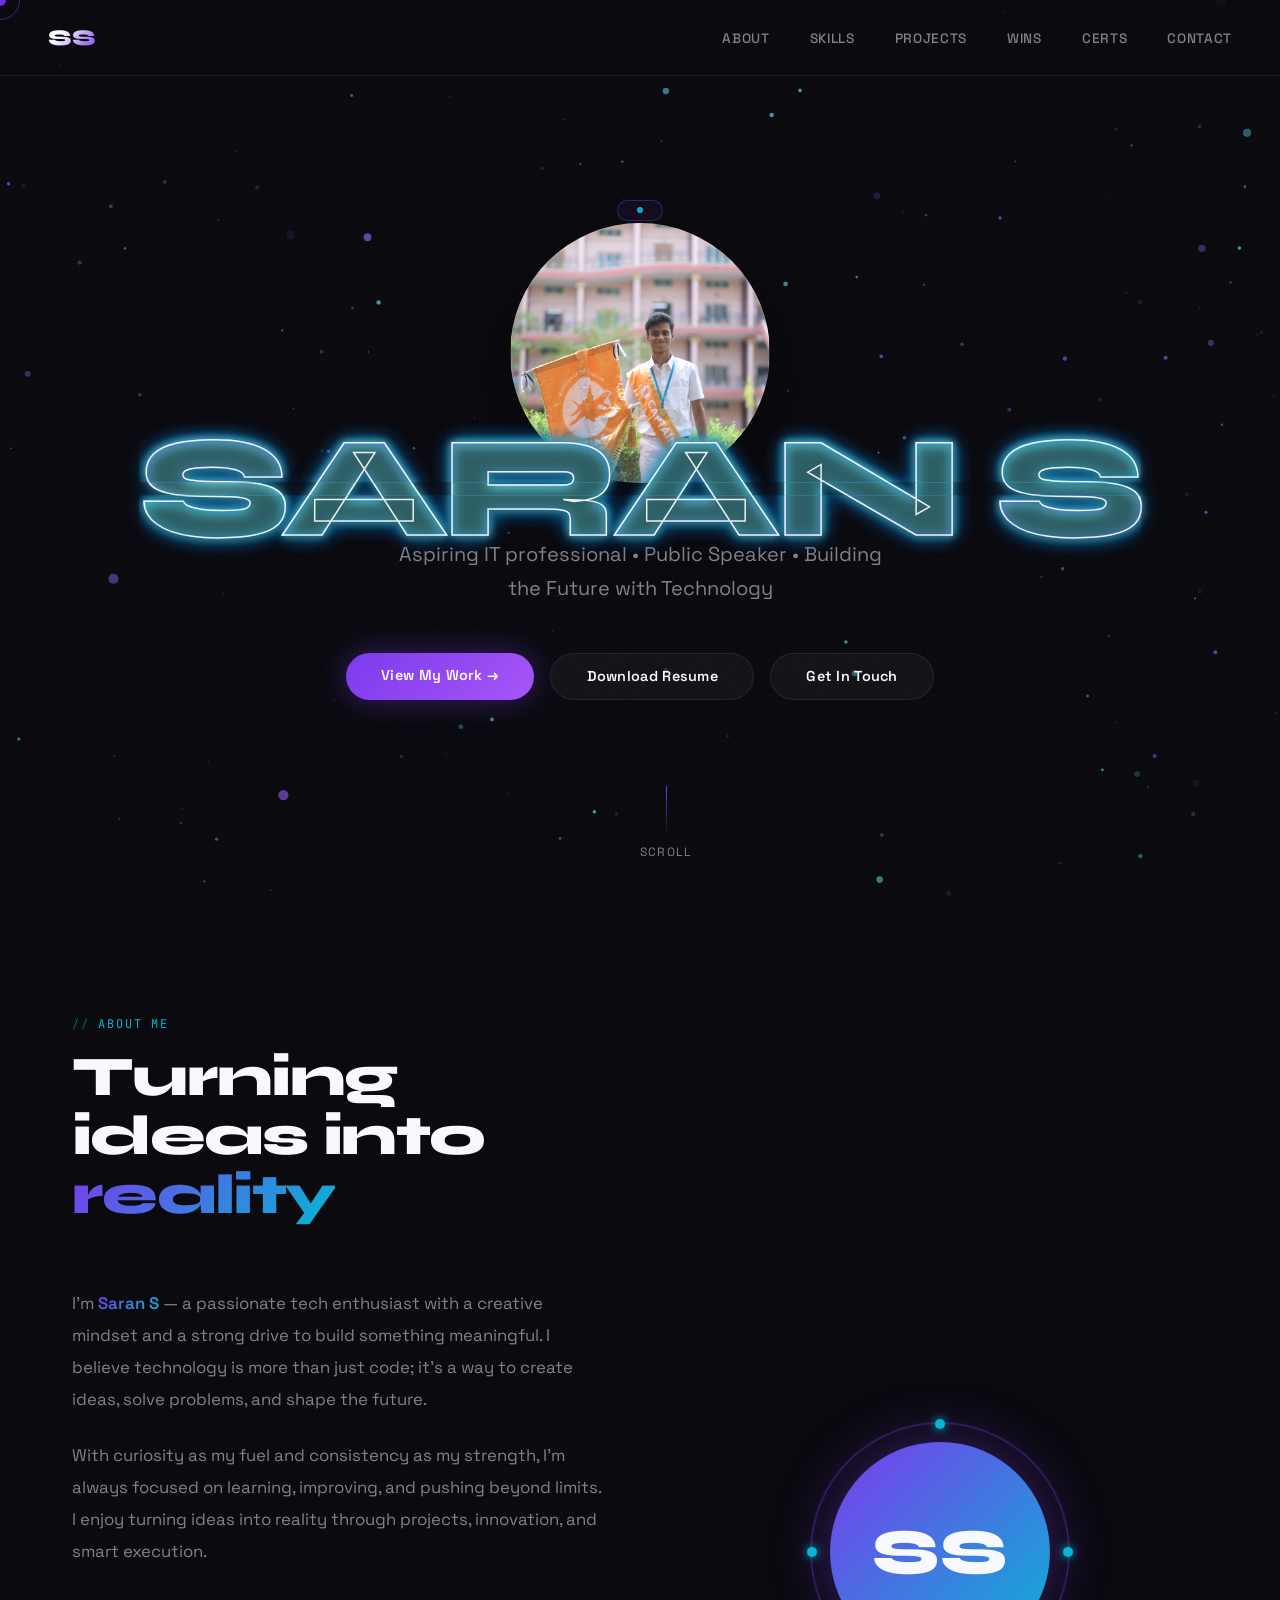
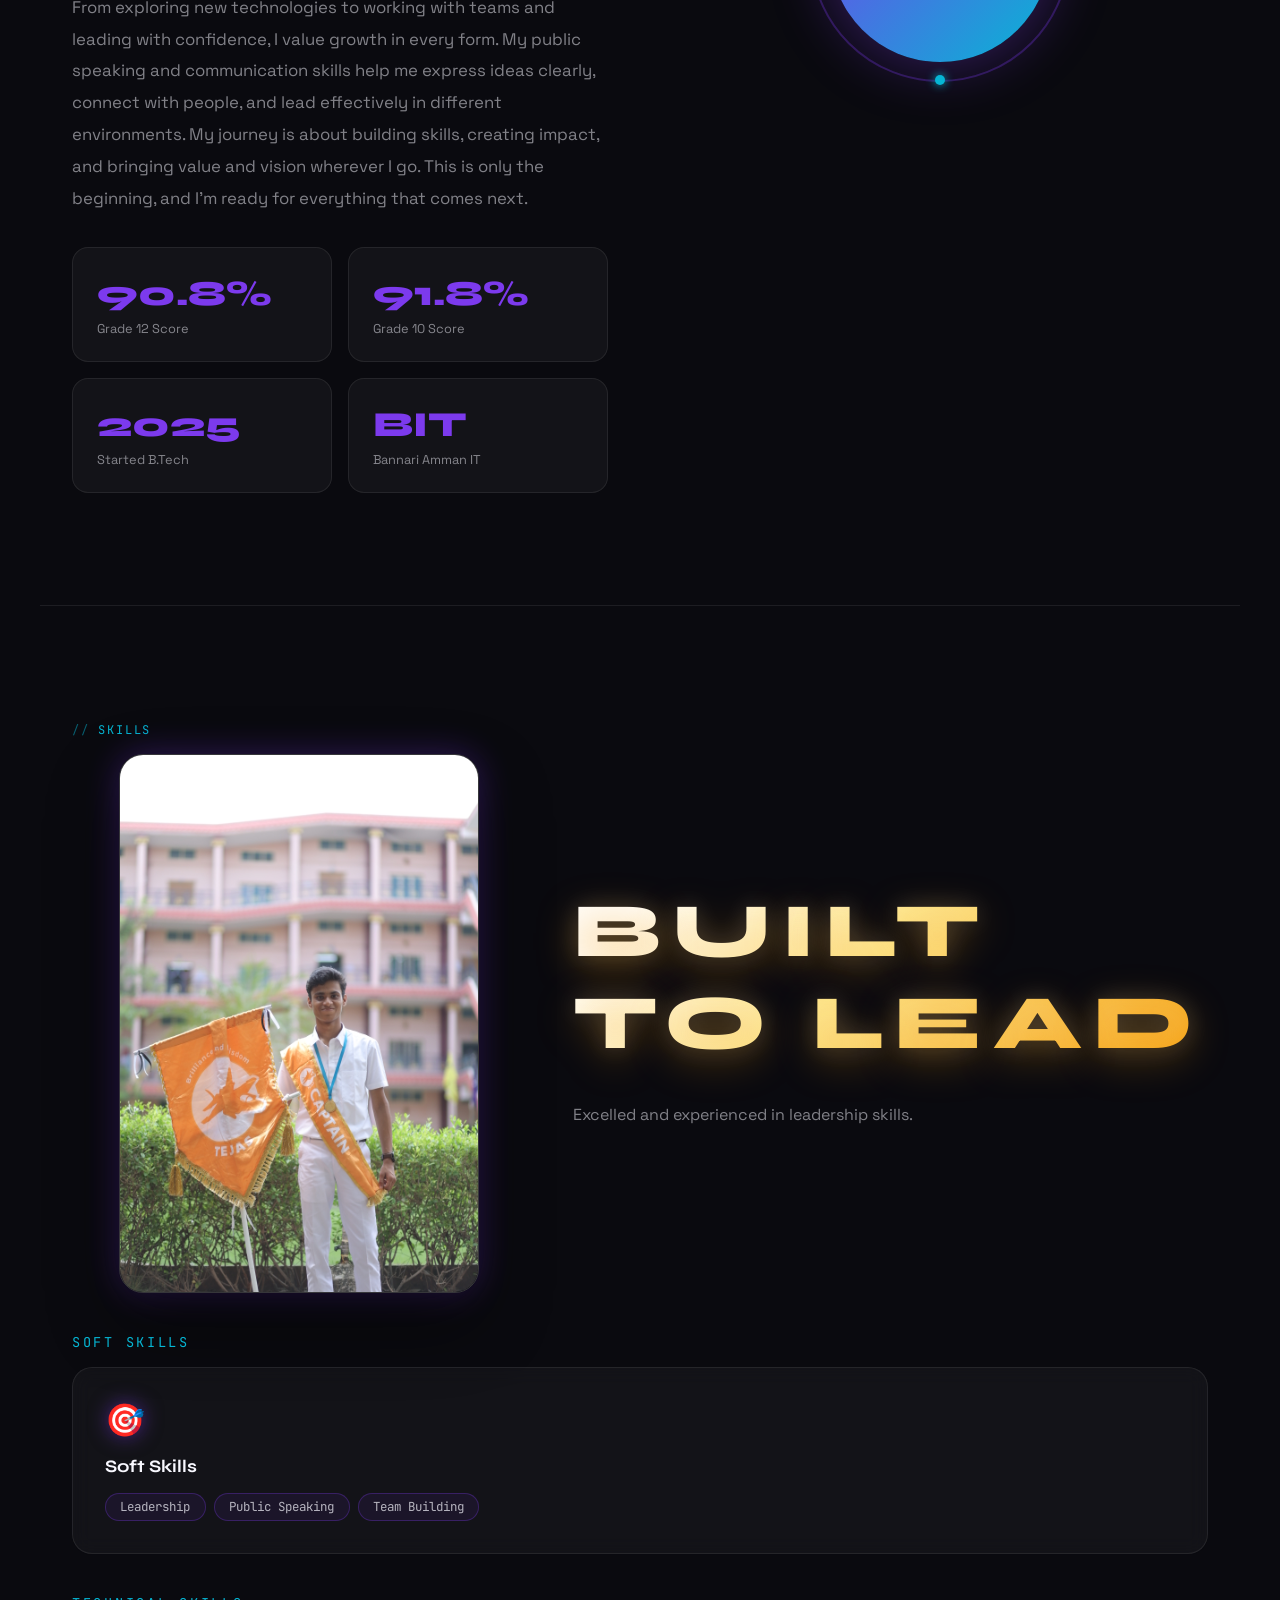
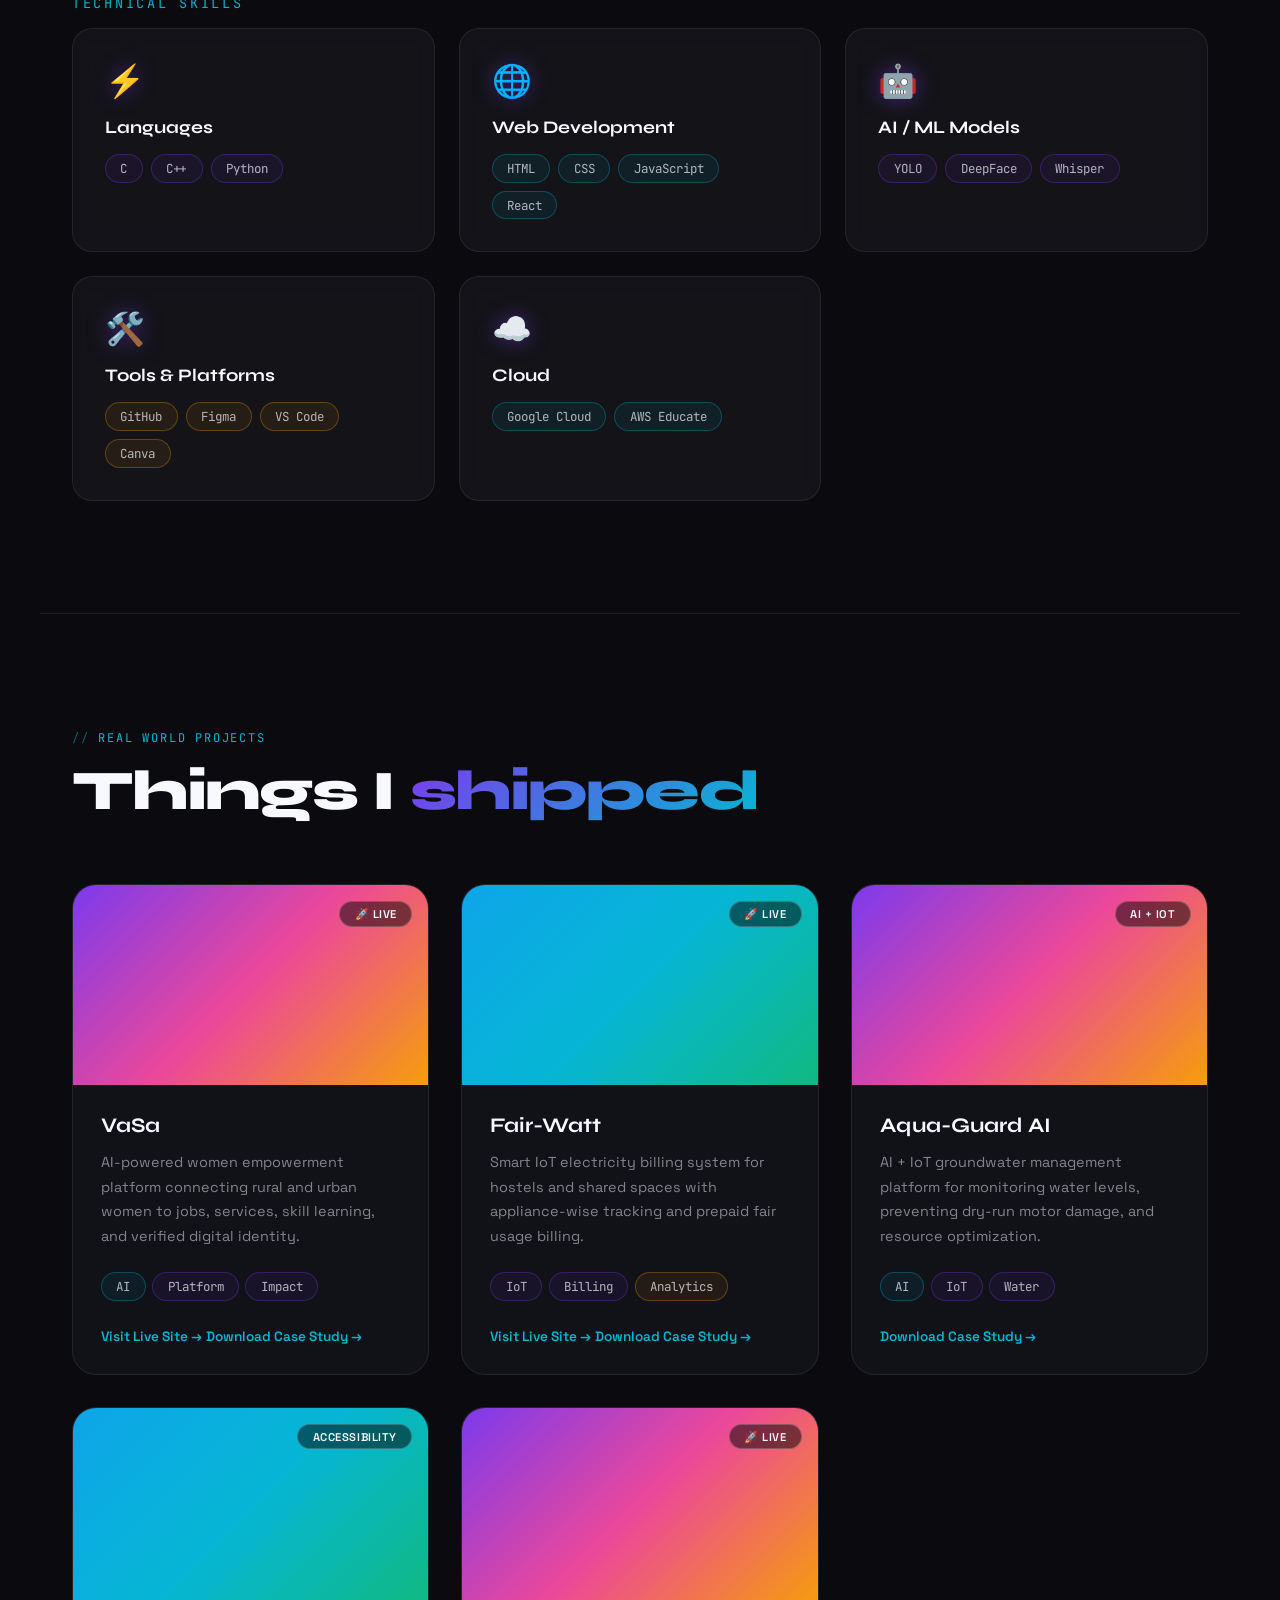
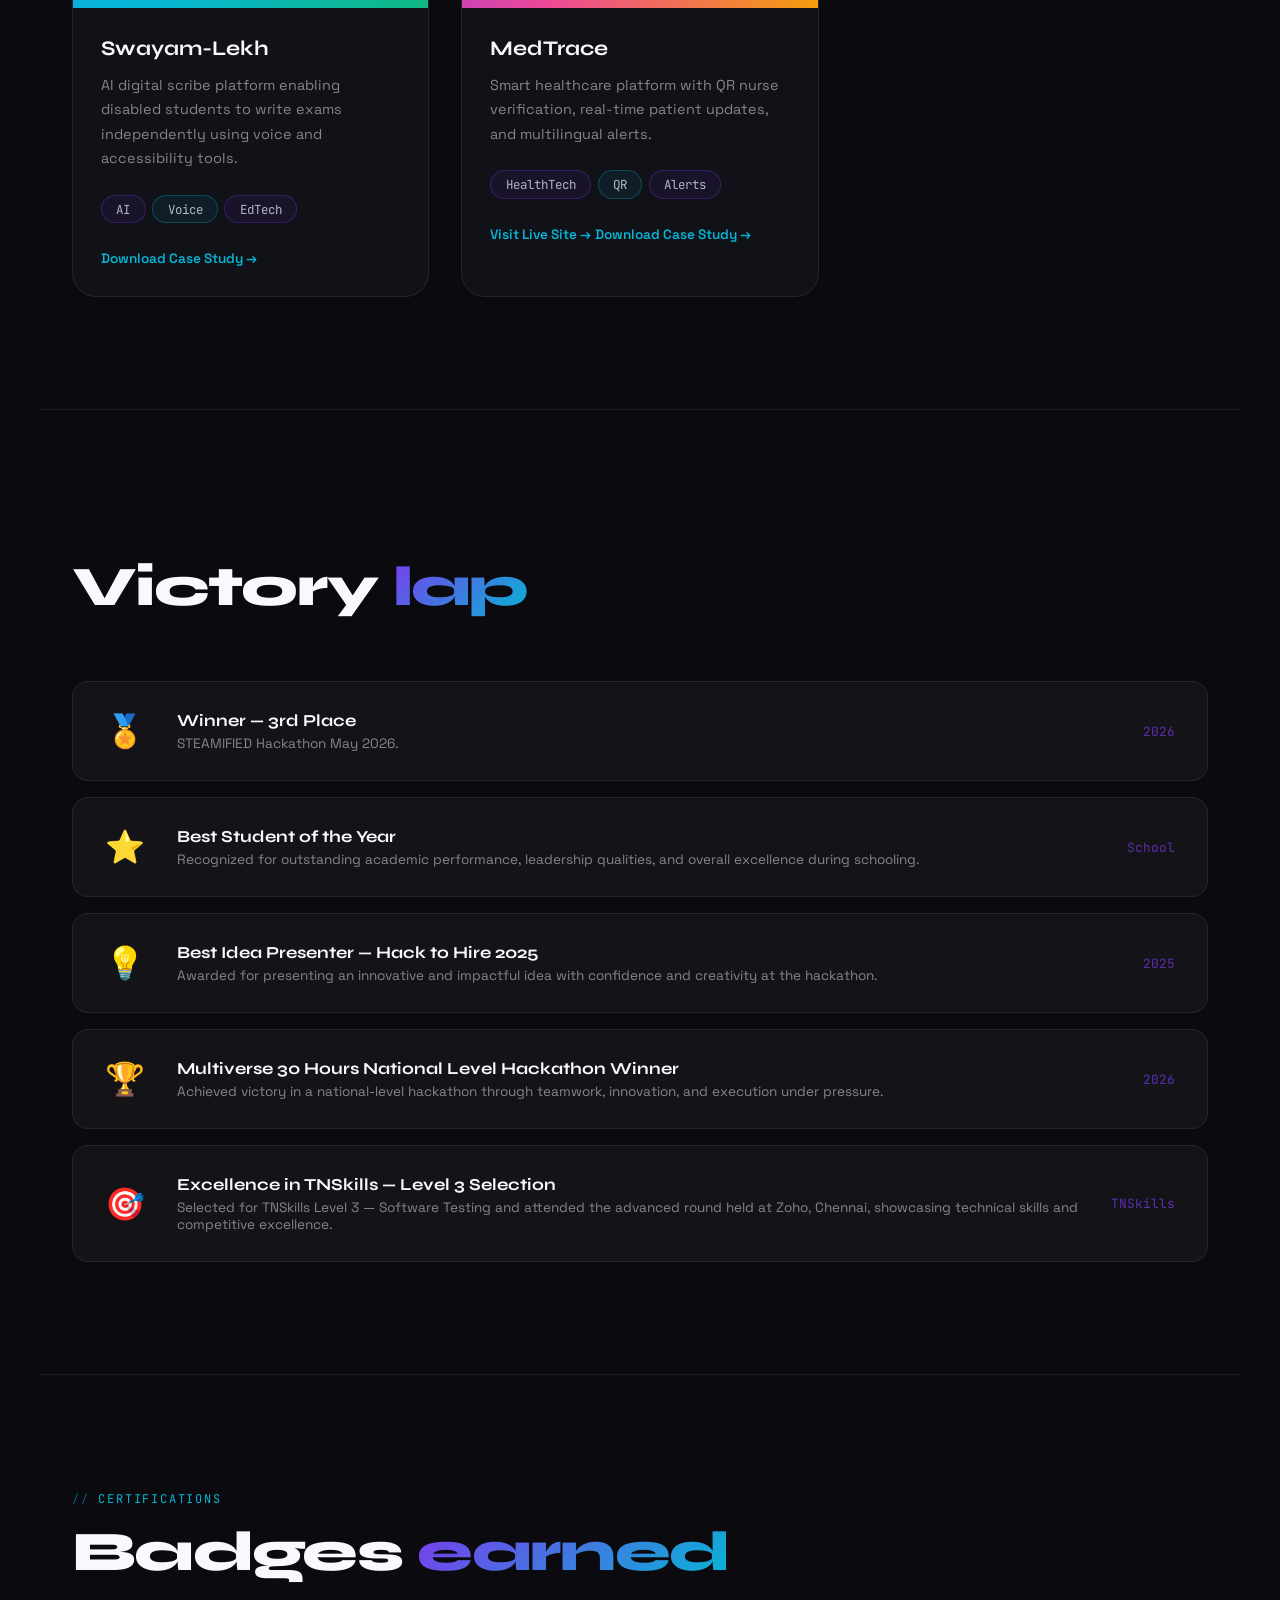
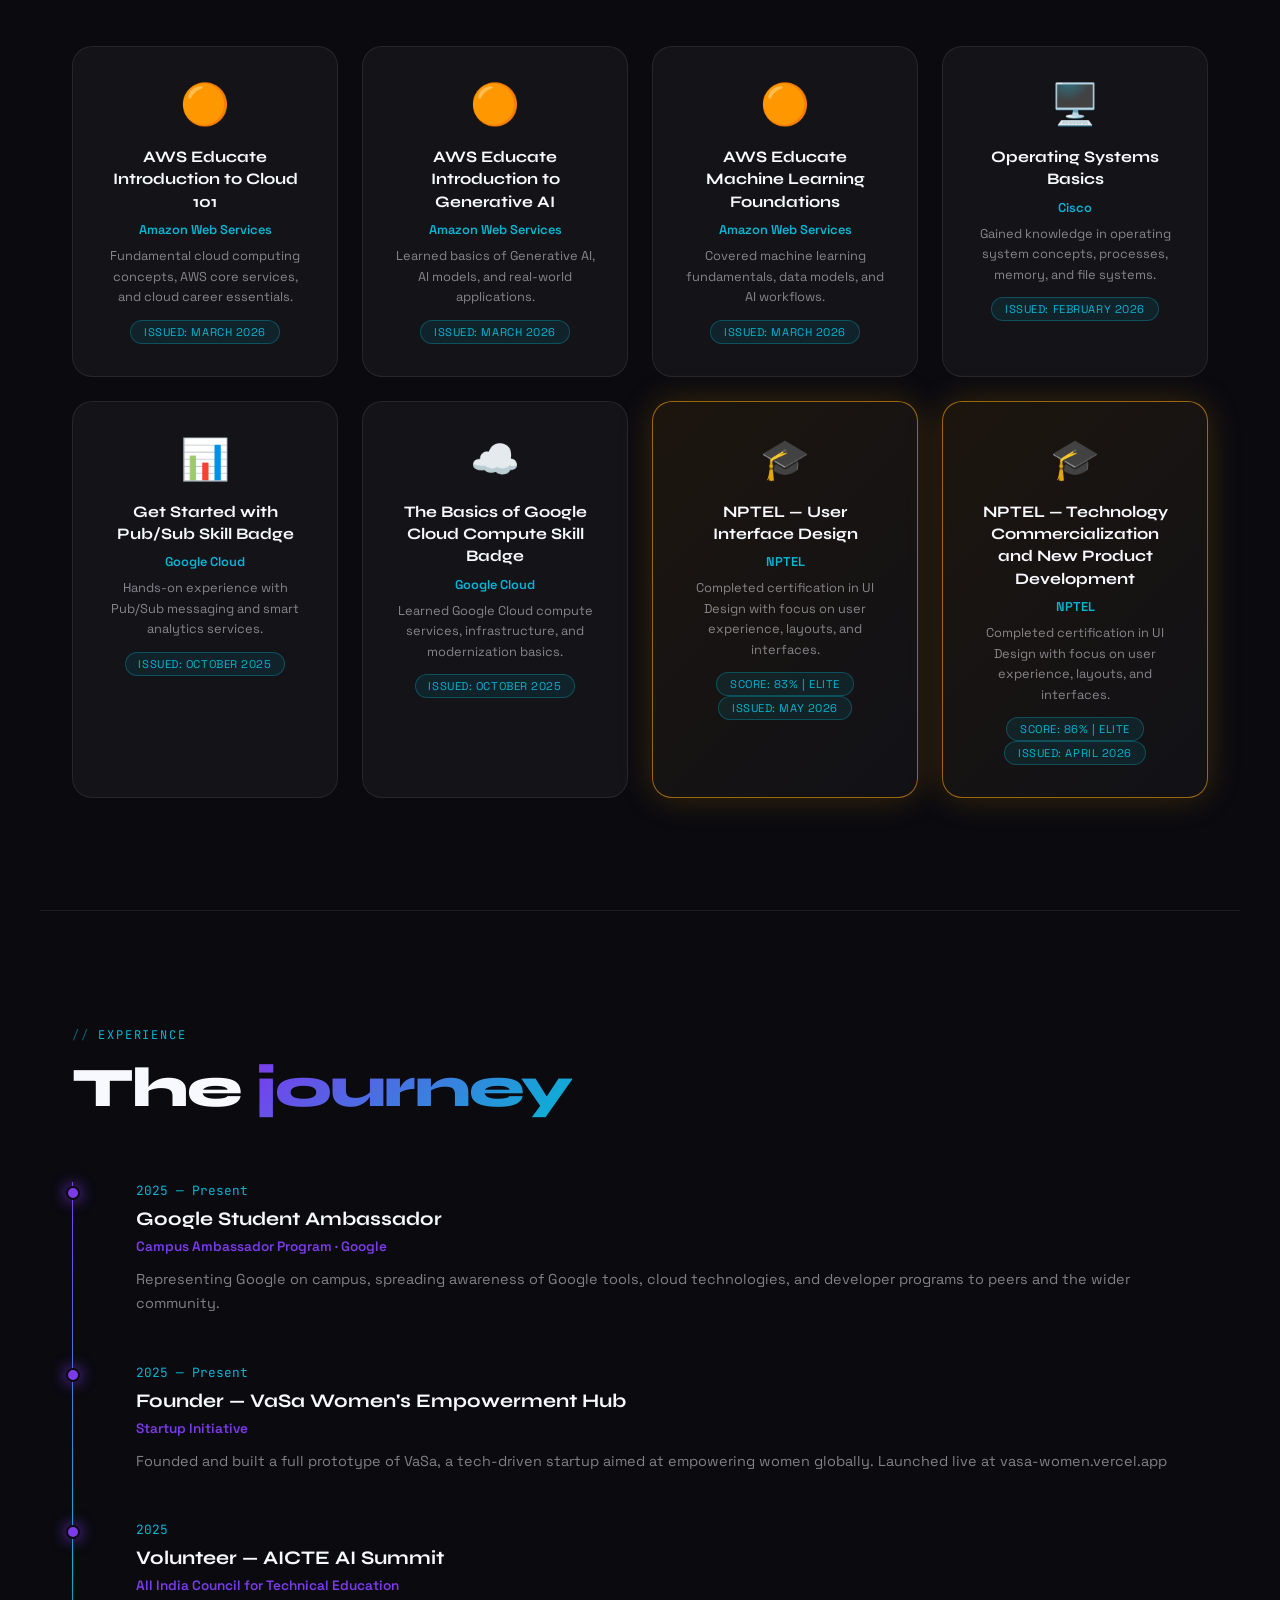
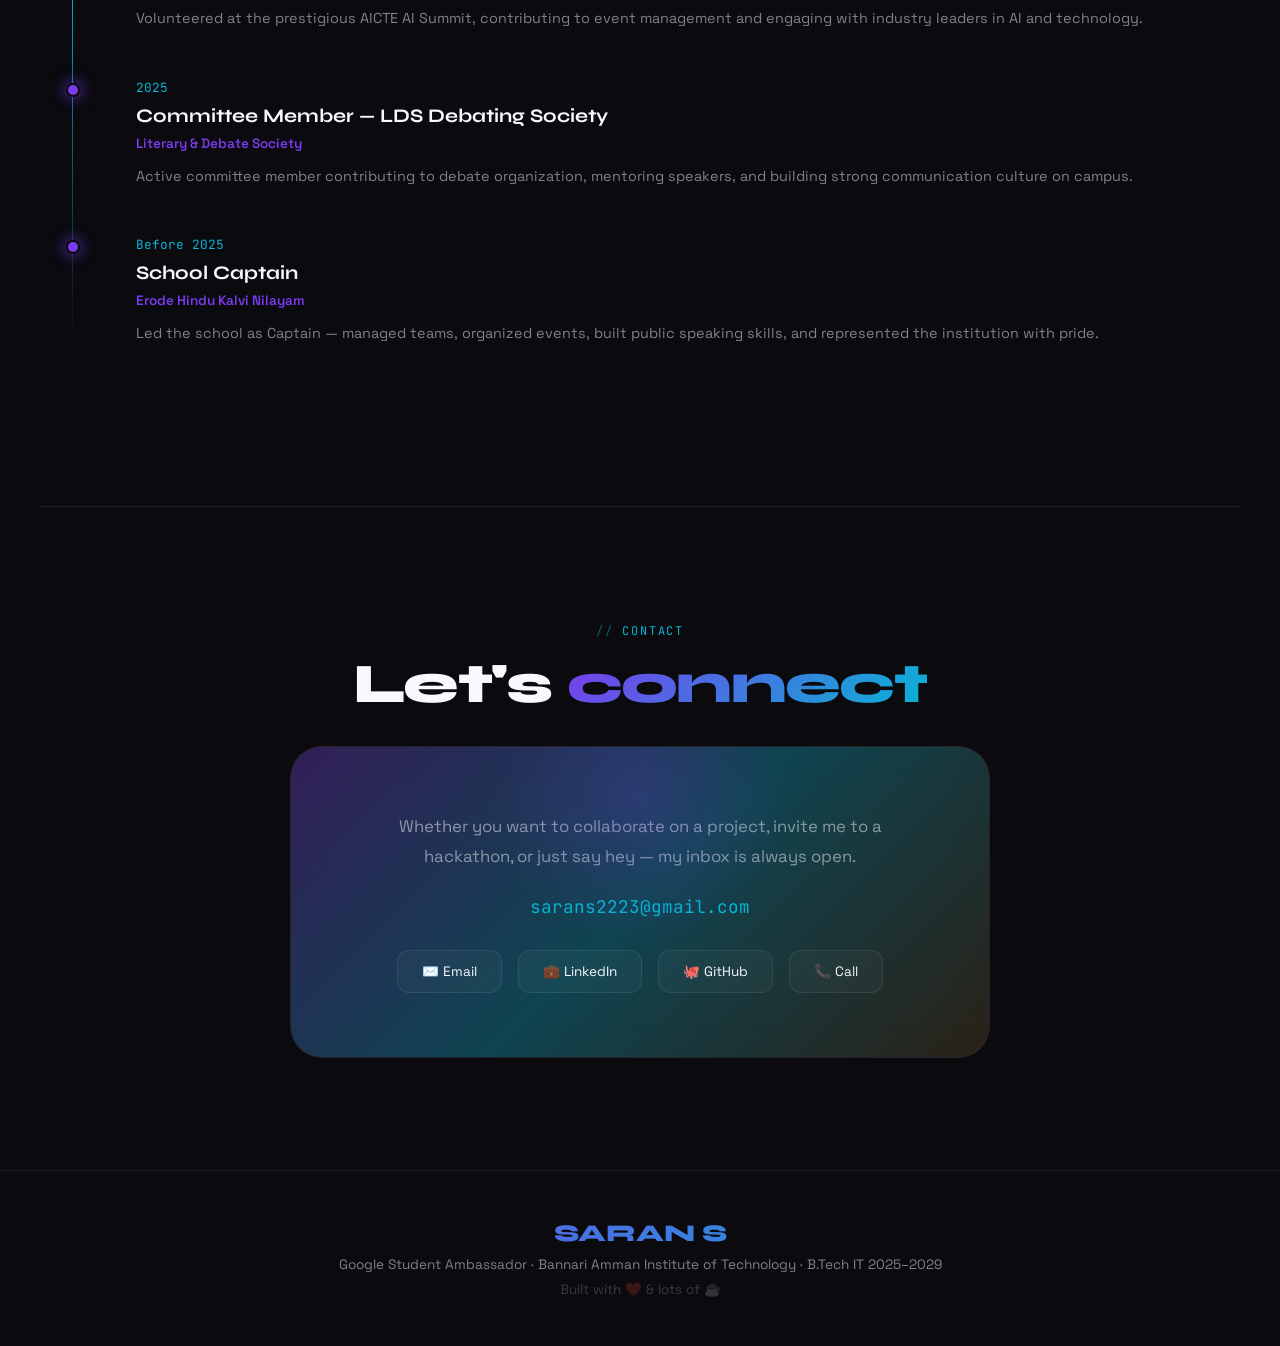
==== index.html @ 7ef57977 "deploy error:2 fixed" ====
<!DOCTYPE html>
<html lang="en">
<head>
<meta charset="UTF-8">
<meta name="viewport" content="width=device-width, initial-scale=1.0">
<title>SARAN S — Portfolio</title>
<link href="https://fonts.googleapis.com/css2?family=Space+Grotesk:wght@300;400;500;600;700&family=Syne:wght@400;600;700;800&family=JetBrains+Mono:wght@400;500&display=swap" rel="stylesheet">
<style>
  :root {
    --c1: #0a0a0f;
    --c2: #111118;
    --c3: #1a1a28;
    --accent: #7c3aed;
    --accent2: #06b6d4;
    --accent3: #f59e0b;
    --gold: #f59e0b;
    --white: #f8f8ff;
    --muted: rgba(248,248,255,0.5);
    --glass: rgba(255,255,255,0.04);
    --glass-border: rgba(255,255,255,0.08);
  }
  * { margin:0; padding:0; box-sizing:border-box; }
  html { scroll-behavior: smooth; }
  body {
    background: var(--c1);
    color: var(--white);
    font-family: 'Space Grotesk', sans-serif;
    overflow-x: hidden;
    cursor: none;
  }

  /* CUSTOM CURSOR */
  #cursor {
    position: fixed; width:12px; height:12px;
    background: var(--accent); border-radius:50%;
    pointer-events:none; z-index:9999;
    transform: translate(-50%,-50%);
    transition: transform 0.1s, width 0.3s, height 0.3s, background 0.3s;
    mix-blend-mode: difference;
  }
  #cursor-ring {
    position:fixed; width:40px; height:40px;
    border:1.5px solid rgba(124,58,237,0.5);
    border-radius:50%; pointer-events:none; z-index:9998;
    transform:translate(-50%,-50%);
    transition: transform 0.15s ease-out, width 0.3s, height 0.3s;
  }

  /* CANVAS BACKGROUND */
  #bg-canvas {
    position: fixed; top:0; left:0;
    width:100%; height:100%;
    z-index:0; pointer-events:none;
  }

  /* NOISE OVERLAY */
  body::before {
    content:'';
    position:fixed; inset:0; z-index:1;
    background-image: url("data:image/svg+xml,%3Csvg viewBox='0 0 256 256' xmlns='http://www.w3.org/2000/svg'%3E%3Cfilter id='noise'%3E%3CfeTurbulence type='fractalNoise' baseFrequency='0.9' numOctaves='4' stitchTiles='stitch'/%3E%3C/filter%3E%3Crect width='100%25' height='100%25' filter='url(%23noise)' opacity='0.04'/%3E%3C/svg%3E");
    pointer-events:none; opacity:0.4;
  }

  /* NAV */
  nav {
    position:fixed; top:0; left:0; right:0; z-index:100;
    padding:1.5rem 3rem;
    display:flex; align-items:center; justify-content:space-between;
    backdrop-filter: blur(20px);
    background: rgba(10,10,15,0.6);
    border-bottom: 1px solid var(--glass-border);
    transition: all 0.3s;
  }
  .nav-logo {
    font-family:'Syne',sans-serif; font-size:1.4rem; font-weight:800;
    background: linear-gradient(135deg,#fff 30%,var(--accent));
    -webkit-background-clip:text; -webkit-text-fill-color:transparent;
    letter-spacing:-0.02em;
  }
  .nav-links { display:flex; gap:2.5rem; list-style:none; }
  .nav-links a {
    color:var(--muted); text-decoration:none; font-size:0.85rem;
    letter-spacing:0.05em; text-transform:uppercase; font-weight:500;
    transition:color 0.3s; position:relative;
  }
  .nav-links a::after {
    content:''; position:absolute; bottom:-4px; left:0;
    width:0; height:1px; background:var(--accent);
    transition:width 0.3s;
  }
  .nav-links a:hover { color:var(--white); }
  .nav-links a:hover::after { width:100%; }

  /* SECTIONS WRAPPER */
  main { position:relative; z-index:2; }

  /* HERO */
  #hero {
    min-height:100vh; display:flex; flex-direction:column;
    align-items:center; justify-content:center;
    text-align:center; padding:2rem;
    position:relative; overflow:hidden;
  }
  .hero-badge {
    display:inline-flex; align-items:center; gap:0.5rem;
    padding:0.4rem 1.2rem;
    border:1px solid rgba(124,58,237,0.4);
    border-radius:100px;
    font-size:0.78rem; letter-spacing:0.08em; text-transform:uppercase;
    color:var(--accent2); margin-bottom:2rem;
    background:rgba(124,58,237,0.08);
    animation: fadeSlideUp 0.8s ease both;
  }
  .badge-dot {
    width:6px; height:6px; border-radius:50%;
    background:var(--accent2); animation:pulse 2s infinite;
  }
  @keyframes pulse { 0%,100%{opacity:1;transform:scale(1)} 50%{opacity:0.5;transform:scale(1.3)} }

  h1.hero-name {
    font-family:'Syne',sans-serif; font-size:clamp(4rem,12vw,9rem);
    font-weight:800; line-height:0.9; letter-spacing:-0.04em;
    white-space:nowrap;
    animation: fadeSlideUp 0.8s 0.2s ease both;
  }
  .hero-name-wrap {
    position:relative;
    display:grid;
    place-items:center;
    width:100%;
    height:260px;
    margin-bottom:1.5rem;
    overflow:visible;
  }
  .hero-name-wrap > * { grid-area:1 / 1; }
  .hero-name-bg {
    position:absolute; left:50%; top:50%;
    width:260px; height:260px; border-radius:50%;
    transform:translate(-50%,-50%);
    background: url("assets/skills-lead.jpg") center/cover no-repeat;
    border:1px solid rgba(255,255,255,0.12);
    filter: blur(0px);
    z-index:0; pointer-events:none;
    box-shadow:0 30px 80px rgba(0,0,0,0.35);
    margin-top: -30px;
  }
  .hero-name-wrap h1.hero-name {
    position:relative;
    transform:translateY(1000%);
    z-index:1;
    top:90px;
    margin:32px 0 0;
  }
  .name-line1 {
    display:block;
    background: linear-gradient(135deg, #ffffff 0%, #8bffff 25%, #2fe7ff 50%, #0099ff 75%, #001c3a 100%);
    -webkit-background-clip:text; -webkit-text-fill-color:transparent;
    -webkit-text-stroke: 1.5px rgba(255,255,255,0.9);
    text-shadow: 0 2px 12px rgba(0,0,0,0.6), 0 0 8px rgba(125,249,255,0.9), 0 0 20px rgba(0,153,255,0.7);
  }
  .name-line2 {
    display:block;
    background: linear-gradient(135deg, var(--accent), var(--accent2));
    -webkit-background-clip:text; -webkit-text-fill-color:transparent;
  }
  .hero-sub {
    font-size:clamp(1rem,2.5vw,1.25rem); color:var(--muted);
    max-width:520px; line-height:1.7; margin-bottom:3rem;
    animation: fadeSlideUp 0.8s 0.4s ease both;
  }
  .hero-ctas {
    display:flex; gap:1rem; flex-wrap:wrap; justify-content:center;
    animation: fadeSlideUp 0.8s 0.6s ease both;
  }
  .btn-primary {
    padding:0.85rem 2.2rem; border-radius:100px;
    background: linear-gradient(135deg,var(--accent),#a855f7);
    color:#fff; text-decoration:none; font-weight:600;
    font-size:0.9rem; letter-spacing:0.02em;
    transition:transform 0.2s, box-shadow 0.2s;
    box-shadow: 0 0 30px rgba(124,58,237,0.4);
  }
  .btn-primary:hover { transform:translateY(-2px); box-shadow:0 0 50px rgba(124,58,237,0.6); }
  .btn-outline {
    padding:0.85rem 2.2rem; border-radius:100px;
    border:1px solid var(--glass-border);
    background:var(--glass); color:var(--white);
    text-decoration:none; font-weight:600;
    font-size:0.9rem; letter-spacing:0.02em;
    backdrop-filter:blur(10px);
    transition:border-color 0.2s, transform 0.2s;
  }
  .btn-outline:hover { border-color:var(--accent); transform:translateY(-2px); }

  .hero-scroll {
    position:absolute; bottom:2.5rem; left:50%; transform:translateX(-50%);
    display:flex; flex-direction:column; align-items:center; gap:0.5rem;
    color:var(--muted); font-size:0.75rem; letter-spacing:0.1em;
    animation: fadeSlideUp 1s 1s ease both;
  }
  .scroll-line {
    width:1px; height:50px;
    background:linear-gradient(to bottom,var(--accent),transparent);
    animation:scrollLine 2s infinite;
  }
  @keyframes scrollLine { 0%{transform:scaleY(0);transform-origin:top} 50%{transform:scaleY(1);transform-origin:top} 51%{transform:scaleY(1);transform-origin:bottom} 100%{transform:scaleY(0);transform-origin:bottom} }

  /* FLOATING CARDS in hero */
  .hero-float {
    position:absolute; border-radius:16px;
    border:1px solid var(--glass-border);
    background:rgba(255,255,255,0.03);
    backdrop-filter:blur(20px);
    padding:1rem 1.5rem;
    font-size:0.8rem; color:var(--muted);
    animation:float 6s ease-in-out infinite;
  }
  .hero-float .val { font-size:1.4rem; font-weight:700; color:var(--white); font-family:'Syne',sans-serif; }
  .float-1 { left:5%; top:25%; animation-delay:0s; }
  .float-2 { right:5%; top:30%; animation-delay:2s; }
  .float-3 { right:8%; bottom:20%; animation-delay:4s; }
  @keyframes float { 0%,100%{transform:translateY(0)} 50%{transform:translateY(-15px)} }

  @keyframes fadeSlideUp { from{opacity:0;transform:translateY(30px)} to{opacity:1;transform:translateY(0)} }

  /* SECTION COMMONS */
  section { padding:7rem 2rem; max-width:1200px; margin:0 auto; }
  .section-label {
    display:inline-block; font-size:0.75rem; letter-spacing:0.15em;
    text-transform:uppercase; color:var(--accent2);
    margin-bottom:1rem; font-family:'JetBrains Mono',monospace;
  }
  .section-label::before { content:'// '; opacity:0.5; }
  .section-title {
    font-family:'Syne',sans-serif; font-size:clamp(2rem,5vw,3.5rem);
    font-weight:800; line-height:1.05; letter-spacing:-0.03em;
    margin-bottom:4rem;
  }
  .section-title span {
    background:linear-gradient(135deg,var(--accent),var(--accent2));
    -webkit-background-clip:text; -webkit-text-fill-color:transparent;
  }

  /* ABOUT */
  #about { display:grid; grid-template-columns:1fr 1fr; gap:4rem; align-items:center; }
  .about-text p { color:var(--muted); line-height:1.9; font-size:1.05rem; margin-bottom:1.5rem; }
  .about-highlight {
    color:var(--white); font-weight:600;
    background:linear-gradient(135deg,var(--accent),var(--accent2));
    -webkit-background-clip:text; -webkit-text-fill-color:transparent;
  }
  .about-stats {
    display:grid; grid-template-columns:1fr 1fr; gap:1rem; margin-top:2rem;
  }
  .stat-card {
    padding:1.5rem; border-radius:16px;
    border:1px solid var(--glass-border);
    background:var(--glass);
    transition:border-color 0.3s, transform 0.3s;
  }
  .stat-card:hover { border-color:var(--accent); transform:translateY(-4px); }
  .stat-num { font-family:'Syne',sans-serif; font-size:2.2rem; font-weight:800; color:var(--accent); }
  .stat-label { font-size:0.8rem; color:var(--muted); margin-top:0.3rem; }
  .about-visual {
    position:relative; display:flex; align-items:center; justify-content:center;
  }
  .avatar-ring {
    width:260px; height:260px; border-radius:50%;
    border:2px solid rgba(124,58,237,0.3);
    display:flex; align-items:center; justify-content:center;
    position:relative; animation:rotateSlow 20s linear infinite;
  }
  @keyframes rotateSlow { from{transform:rotate(0deg)} to{transform:rotate(360deg)} }
  .avatar-inner {
    width:220px; height:220px; border-radius:50%;
    background:linear-gradient(135deg,var(--accent),var(--accent2));
    display:flex; align-items:center; justify-content:center;
    font-family:'Syne',sans-serif; font-size:4rem; font-weight:800;
    animation:rotateSlow 20s linear infinite reverse;
    box-shadow:0 0 60px rgba(124,58,237,0.4);
  }
  .orbit-dot {
    position:absolute; width:10px; height:10px; border-radius:50%;
    background:var(--accent2);
    box-shadow:0 0 10px var(--accent2);
  }
  .orbit-dot:nth-child(1) { top:0; left:50%; transform:translate(-50%,-50%); }
  .orbit-dot:nth-child(2) { bottom:0; left:50%; transform:translate(-50%,50%); }
  .orbit-dot:nth-child(3) { left:0; top:50%; transform:translate(-50%,-50%); }
  .orbit-dot:nth-child(4) { right:0; top:50%; transform:translate(50%,-50%); }

  /* SKILLS */
  #skills { max-width:1200px; margin:0 auto; padding:7rem 2rem; }
  .skills-hero {
    display:grid; grid-template-columns:minmax(260px,1fr) 1.4fr;
    gap:3rem; align-items:center;
  }
  .skills-visual {
    position:relative; display:flex; align-items:center; justify-content:center;
    min-height:320px;
  }
  .skills-glow {
    position:absolute; width:320px; height:320px; border-radius:50%;
    background:radial-gradient(circle,rgba(124,58,237,0.35),transparent 70%);
    filter:blur(4px);
    animation:glowPulse 4.5s ease-in-out infinite;
  }
  .skills-image {
    position:relative; z-index:1;
    width:min(360px,80vw); height:auto; border-radius:24px;
    border:1px solid rgba(255,255,255,0.18);
    box-shadow:0 30px 70px rgba(0,0,0,0.45), 0 0 35px rgba(124,58,237,0.35);
    animation:float 6s ease-in-out infinite;
    transition:transform 0.3s ease, box-shadow 0.3s ease;
  }
  .skills-image:hover {
    transform:translateY(-6px) scale(1.02);
    box-shadow:0 40px 90px rgba(0,0,0,0.5), 0 0 50px rgba(124,58,237,0.45);
  }
  .skills-headline {
    font-family:'Syne',sans-serif; font-weight:800;
    font-size:clamp(2.6rem,6vw,4.8rem);
    letter-spacing:0.14em; text-transform:uppercase;
    margin-bottom:2rem;
    background:linear-gradient(135deg,#ffffff 10%,#fde68a 45%,#f59e0b 100%);
    -webkit-background-clip:text; -webkit-text-fill-color:transparent;
    text-shadow:0 10px 40px rgba(245,158,11,0.35), 0 0 25px rgba(255,255,255,0.15);
  }
  .skills-sub {
    color:var(--muted); font-size:1rem; line-height:1.7; margin-bottom:2rem;
  }
  .skills-section-title {
    font-family:'JetBrains Mono',monospace; font-size:0.85rem;
    letter-spacing:0.2em; text-transform:uppercase; color:var(--accent2);
    margin:2.5rem 0 1rem;
  }
  @keyframes glowPulse { 0%,100%{transform:scale(1);opacity:0.75} 50%{transform:scale(1.06);opacity:1} }
  .skills-grid {
    display:grid; grid-template-columns:repeat(auto-fit,minmax(280px,1fr)); gap:1.5rem;
  }
  @media (max-width: 900px) {
    .skills-hero { grid-template-columns:1fr; text-align:center; }
    .skills-headline { letter-spacing:0.1em; }
    .skills-grid { margin-top:2rem; }
  }
  .skill-card {
    padding:2rem; border-radius:20px;
    border:1px solid var(--glass-border);
    background:var(--glass);
    backdrop-filter:blur(10px);
    transition:all 0.4s cubic-bezier(0.175,0.885,0.32,1.275);
    position:relative; overflow:hidden;
  }
  .skill-card::before {
    content:''; position:absolute; inset:0;
    background:linear-gradient(135deg,rgba(124,58,237,0.1),transparent);
    opacity:0; transition:opacity 0.3s;
  }
  .skill-card:hover { transform:translateY(-8px) scale(1.01); border-color:var(--accent); }
  .skill-card:hover::before { opacity:1; }
  .skill-icon {
    font-size:2rem; margin-bottom:1rem;
    filter:drop-shadow(0 0 10px rgba(124,58,237,0.5));
  }
  .skill-title { font-family:'Syne',sans-serif; font-size:1.1rem; font-weight:700; margin-bottom:1rem; }
  .skill-tags { display:flex; flex-wrap:wrap; gap:0.5rem; }
  .tag {
    padding:0.3rem 0.9rem; border-radius:100px;
    font-size:0.78rem; font-family:'JetBrains Mono',monospace;
    border:1px solid rgba(124,58,237,0.3);
    background:rgba(124,58,237,0.08);
    color:rgba(248,248,255,0.7);
    transition:all 0.2s;
  }
  .tag:hover { background:rgba(124,58,237,0.2); color:var(--white); border-color:var(--accent); }
  .tag.cyan { border-color:rgba(6,182,212,0.3); background:rgba(6,182,212,0.08); }
  .tag.cyan:hover { background:rgba(6,182,212,0.2); border-color:var(--accent2); }
  .tag.amber { border-color:rgba(245,158,11,0.3); background:rgba(245,158,11,0.08); }

  /* PROJECTS */
  #projects { max-width:1200px; margin:0 auto; padding:7rem 2rem; }
  .projects-grid {
    display:grid; grid-template-columns:repeat(auto-fit,minmax(340px,1fr)); gap:2rem;
  }
  .project-card {
    border-radius:24px; overflow:hidden;
    border:1px solid var(--glass-border);
    background:var(--c2);
    transition:all 0.4s ease;
    position:relative;
  }
  .project-card:hover { transform:translateY(-10px); border-color:var(--accent); box-shadow:0 30px 60px rgba(0,0,0,0.5), 0 0 40px rgba(124,58,237,0.2); }
  .project-hero {
    height:200px; position:relative; overflow:hidden;
    display:flex; align-items:center; justify-content:center;
  }
  .project-hero-vasa { background:linear-gradient(135deg,#7c3aed,#ec4899,#f59e0b); }
  .project-hero-cam { background:linear-gradient(135deg,#0ea5e9,#06b6d4,#10b981); }
  .project-emoji { font-size:4rem; filter:drop-shadow(0 0 20px rgba(255,255,255,0.3)); }
  .project-badge {
    position:absolute; top:1rem; right:1rem;
    padding:0.3rem 0.9rem; border-radius:100px;
    font-size:0.7rem; font-weight:600; letter-spacing:0.05em; text-transform:uppercase;
    background:rgba(0,0,0,0.5); backdrop-filter:blur(10px);
    border:1px solid rgba(255,255,255,0.2);
  }
  .project-body { padding:1.75rem; }
  .project-title { font-family:'Syne',sans-serif; font-size:1.3rem; font-weight:700; margin-bottom:0.75rem; }
  .project-desc { color:var(--muted); font-size:0.9rem; line-height:1.7; margin-bottom:1.5rem; }
  .project-techs { display:flex; flex-wrap:wrap; gap:0.4rem; margin-bottom:1.5rem; }
  .project-link {
    display:inline-flex; align-items:center; gap:0.5rem;
    color:var(--accent2); text-decoration:none; font-size:0.85rem; font-weight:600;
    transition:gap 0.2s;
  }
  .project-link:hover { gap:0.8rem; }

  /* ACHIEVEMENTS */
  #achievements { max-width:1200px; margin:0 auto; padding:7rem 2rem; }
  .achievements-list { display:flex; flex-direction:column; gap:1rem; }
  .achievement-item {
    display:flex; align-items:center; gap:2rem;
    padding:1.75rem 2rem; border-radius:16px;
    border:1px solid var(--glass-border);
    background:var(--glass);
    transition:all 0.3s;
    position:relative; overflow:hidden;
  }
  .achievement-item::before {
    content:''; position:absolute; left:0; top:0; bottom:0; width:3px;
    background:linear-gradient(to bottom,var(--accent),var(--accent2));
    transform:scaleY(0); transition:transform 0.3s; transform-origin:bottom;
  }
  .achievement-item:hover { border-color:rgba(124,58,237,0.4); transform:translateX(8px); }
  .achievement-item:hover::before { transform:scaleY(1); }
  .achievement-icon { font-size:2rem; flex-shrink:0; }
  .achievement-text h3 { font-family:'Syne',sans-serif; font-size:1.05rem; font-weight:700; margin-bottom:0.25rem; }
  .achievement-text p { color:var(--muted); font-size:0.85rem; }
  .achievement-year {
    margin-left:auto; flex-shrink:0;
    font-family:'JetBrains Mono',monospace; font-size:0.8rem;
    color:var(--accent); opacity:0.7;
  }

  /* CERTIFICATIONS */
  #certifications { max-width:1200px; margin:0 auto; padding:7rem 2rem; }
  .certs-grid { display:grid; grid-template-columns:repeat(auto-fit,minmax(260px,1fr)); gap:1.5rem; }
  .cert-card {
    padding:2rem; border-radius:20px;
    border:1px solid var(--glass-border);
    background:var(--glass);
    transition:all 0.4s;
    text-align:center;
  }
  .cert-card.highlight {
    border-color:rgba(245,158,11,0.6);
    box-shadow:0 0 35px rgba(245,158,11,0.2);
    background:linear-gradient(135deg,rgba(245,158,11,0.08),rgba(255,255,255,0.03));
  }
  .cert-card:hover { transform:translateY(-6px) rotateX(5deg); border-color:var(--accent2); box-shadow:0 20px 40px rgba(0,0,0,0.4); }
  .cert-logo { font-size:2.5rem; margin-bottom:1rem; }
  .cert-title { font-family:'Syne',sans-serif; font-size:1rem; font-weight:700; margin-bottom:0.5rem; line-height:1.4; }
  .cert-issuer { font-size:0.8rem; color:var(--accent2); font-weight:600; margin-bottom:0.5rem; }
  .cert-desc { color:var(--muted); font-size:0.8rem; line-height:1.6; margin-bottom:0.75rem; }
  .cert-level {
    display:inline-block; padding:0.25rem 0.8rem; border-radius:100px;
    font-size:0.7rem; text-transform:uppercase; letter-spacing:0.05em;
    background:rgba(6,182,212,0.1); border:1px solid rgba(6,182,212,0.3); color:var(--accent2);
  }

  /* EXPERIENCE / TIMELINE */
  #experience { max-width:1200px; margin:0 auto; padding:7rem 2rem; }
  .timeline { position:relative; padding-left:2rem; }
  .timeline::before {
    content:''; position:absolute; left:0; top:0; bottom:0; width:1px;
    background:linear-gradient(to bottom,var(--accent),var(--accent2),transparent);
  }
  .timeline-item {
    position:relative; margin-bottom:3rem; padding-left:2rem;
  }
  .timeline-item::before {
    content:''; position:absolute; left:-2.4rem; top:0.25rem;
    width:10px; height:10px; border-radius:50%;
    background:var(--accent); box-shadow:0 0 15px var(--accent);
    border:2px solid var(--c1);
  }
  .timeline-date { font-family:'JetBrains Mono',monospace; font-size:0.8rem; color:var(--accent2); margin-bottom:0.5rem; }
  .timeline-title { font-family:'Syne',sans-serif; font-size:1.2rem; font-weight:700; margin-bottom:0.5rem; }
  .timeline-sub { font-size:0.85rem; color:var(--accent); font-weight:600; margin-bottom:0.75rem; }
  .timeline-desc { color:var(--muted); font-size:0.9rem; line-height:1.7; }

  /* CONTACT */
  #contact {
    max-width:1200px; margin:0 auto; padding:7rem 2rem;
    text-align:center;
  }
  .contact-card {
    max-width:700px; margin:0 auto;
    padding:4rem; border-radius:32px;
    border:1px solid var(--glass-border);
    background:var(--glass);
    backdrop-filter:blur(20px);
    position:relative; overflow:hidden;
  }
  .contact-card::before {
    content:''; position:absolute; inset:-1px;
    background:linear-gradient(135deg,rgba(124,58,237,0.3),rgba(6,182,212,0.3),rgba(245,158,11,0.1));
    border-radius:32px; z-index:-1;
  }
  .contact-glow {
    position:absolute; width:300px; height:300px; border-radius:50%;
    background:radial-gradient(circle,rgba(124,58,237,0.2),transparent 70%);
    top:-100px; left:50%; transform:translateX(-50%);
    pointer-events:none;
  }
  .contact-links { display:flex; gap:1rem; flex-wrap:wrap; justify-content:center; margin-top:2rem; }
  .contact-link {
    display:flex; align-items:center; gap:0.5rem;
    padding:0.75rem 1.5rem; border-radius:12px;
    border:1px solid var(--glass-border);
    background:rgba(255,255,255,0.03);
    color:var(--white); text-decoration:none; font-size:0.85rem;
    transition:all 0.3s;
  }
  .contact-link:hover { border-color:var(--accent); background:rgba(124,58,237,0.1); transform:translateY(-2px); }
  .contact-email {
    font-family:'JetBrains Mono',monospace; font-size:1.1rem;
    color:var(--accent2); margin:1.5rem 0;
  }

  /* FOOTER */
  footer {
    text-align:center; padding:3rem;
    border-top:1px solid var(--glass-border);
    color:var(--muted); font-size:0.85rem;
    position:relative; z-index:2;
  }
  .footer-logo {
    font-family:'Syne',sans-serif; font-size:1.5rem; font-weight:800;
    background:linear-gradient(135deg,var(--accent),var(--accent2));
    -webkit-background-clip:text; -webkit-text-fill-color:transparent;
    margin-bottom:0.5rem;
  }

  /* SCROLL REVEAL */
  .reveal { opacity:0; transform:translateY(40px); transition:all 0.8s cubic-bezier(0.25,0.46,0.45,0.94); }
  .reveal.visible { opacity:1; transform:translateY(0); }
  .reveal-delay-1 { transition-delay:0.1s; }
  .reveal-delay-2 { transition-delay:0.2s; }
  .reveal-delay-3 { transition-delay:0.3s; }
  .reveal-delay-4 { transition-delay:0.4s; }

  /* SECTION DIVIDER */
  .divider {
    max-width:1200px; margin:0 auto;
    border:none; border-top:1px solid var(--glass-border);
  }

  /* MEDIA UPLOAD AREA */
  .media-section { max-width:1200px; margin:0 auto; padding:7rem 2rem; }
  .media-grid { display:grid; grid-template-columns:repeat(auto-fill,minmax(200px,1fr)); gap:1rem; }
  .media-slot {
    aspect-ratio:1; border-radius:16px;
    border:2px dashed rgba(124,58,237,0.3);
    background:rgba(124,58,237,0.03);
    display:flex; flex-direction:column; align-items:center; justify-content:center;
    gap:0.5rem; cursor:pointer;
    transition:all 0.3s; position:relative; overflow:hidden;
  }
  .media-slot:hover { border-color:var(--accent); background:rgba(124,58,237,0.08); transform:scale(1.02); }
  .media-slot label { cursor:pointer; display:flex; flex-direction:column; align-items:center; gap:0.5rem; width:100%; height:100%; align-items:center; justify-content:center; }
  .media-slot input[type=file] { display:none; }
  .media-icon { font-size:2rem; }
  .media-text { font-size:0.78rem; color:var(--muted); text-align:center; }
  .media-slot img, .media-slot video {
    position:absolute; inset:0; width:100%; height:100%;
    object-fit:cover; border-radius:14px;
  }
  .media-type-label {
    font-size:0.7rem; letter-spacing:0.08em; text-transform:uppercase;
    color:var(--accent); font-family:'JetBrains Mono',monospace;
  }

  /* RESPONSIVE */
  @media(max-width:768px){
    nav { padding:1rem 1.5rem; }
    .nav-links { display:none; }
    #about { grid-template-columns:1fr; }
    .hero-float { display:none; }
    .contact-card { padding:2rem; }
  }

  /* GLITCH TEXT effect */
  .glitch {
    position:relative;
  }
  .glitch::before, .glitch::after {
    content:attr(data-text);
    position:absolute; top:0; left:0; width:100%; height:100%;
    background:transparent;
    -webkit-background-clip:text; -webkit-text-fill-color:transparent;
  }
  .glitch::before {
    background:linear-gradient(135deg,var(--accent),var(--accent2));
    -webkit-background-clip:text;
    clip-path: polygon(0 0, 100% 0, 100% 45%, 0 45%);
    animation: glitch1 4s infinite;
  }
  .glitch::after {
    background:linear-gradient(135deg,var(--accent2),var(--accent));
    -webkit-background-clip:text;
    clip-path: polygon(0 55%, 100% 55%, 100% 100%, 0 100%);
    animation: glitch2 4s infinite;
  }
  @keyframes glitch1 { 0%,94%,100%{transform:none;opacity:0} 95%{transform:translate(-2px,1px);opacity:1} 97%{transform:translate(2px,-1px);opacity:1} }
  @keyframes glitch2 { 0%,92%,100%{transform:none;opacity:0} 93%{transform:translate(2px,2px);opacity:1} 95%{transform:translate(-2px,-1px);opacity:1} }
</style>
</head>
<body>

<div id="cursor"></div>
<div id="cursor-ring"></div>
<canvas id="bg-canvas"></canvas>

<!-- NAV -->
<nav>
  <div class="nav-logo">SS</div>
  <ul class="nav-links">
    <li><a href="#about">About</a></li>
    <li><a href="#skills">Skills</a></li>
    <li><a href="#projects">Projects</a></li>
    <li><a href="#achievements">Wins</a></li>
    <li><a href="#certifications">Certs</a></li>
    <li><a href="#contact">Contact</a></li>
  </ul>
</nav>

<!-- HERO -->
<section id="hero">
  <div class="hero-badge"><span class="badge-dot"></span></div>
  <div class="hero-name-wrap">
    <div class="hero-name-bg" aria-hidden="true"></div>
    <h1 class="hero-name">
      <span class="name-line1 glitch" data-text="SARAN S">SARAN S</span>
    </h1>
  </div>
  <p class="hero-sub">Aspiring IT professional • Public Speaker • Building the Future with Technology</p>
  <div class="hero-ctas">
    <a href="#projects" class="btn-primary">View My Work →</a>
    <a href="assets/resume.pdf" class="btn-outline" download>Download Resume</a>
    <a href="#contact" class="btn-outline">Get In Touch</a>
  </div>
  <div class="hero-scroll">
    <div class="scroll-line"></div>
    <span>SCROLL</span>
  </div>
</section>

<!-- ABOUT -->
<section id="about">
  <div>
    <span class="section-label reveal">about me</span>
    <h2 class="section-title reveal">Turning ideas into <span>reality</span></h2>
    <div class="about-text">
      <p class="reveal reveal-delay-1">I'm <strong class="about-highlight">Saran S</strong> — a passionate tech enthusiast with a creative mindset and a strong drive to build something meaningful. I believe technology is more than just code; it's a way to create ideas, solve problems, and shape the future.</p>
      <p class="reveal reveal-delay-2">With curiosity as my fuel and consistency as my strength, I'm always focused on learning, improving, and pushing beyond limits. I enjoy turning ideas into reality through projects, innovation, and smart execution.</p>
      <p class="reveal reveal-delay-3">From exploring new technologies to working with teams and leading with confidence, I value growth in every form. My public speaking and communication skills help me express ideas clearly, connect with people, and lead effectively in different environments. My journey is about building skills, creating impact, and bringing value and vision wherever I go. This is only the beginning, and I'm ready for everything that comes next.</p>
    </div>
    <div class="about-stats">
      <div class="stat-card reveal reveal-delay-1"><div class="stat-num">90.8%</div><div class="stat-label">Grade 12 Score</div></div>
      <div class="stat-card reveal reveal-delay-2"><div class="stat-num">91.8%</div><div class="stat-label">Grade 10 Score</div></div>
      <div class="stat-card reveal reveal-delay-3"><div class="stat-num">2025</div><div class="stat-label">Started B.Tech</div></div>
      <div class="stat-card reveal reveal-delay-4"><div class="stat-num">BIT</div><div class="stat-label">Bannari Amman IT</div></div>
    </div>
  </div>
  <div class="about-visual reveal">
    <div class="avatar-ring">
      <span class="orbit-dot"></span>
      <span class="orbit-dot"></span>
      <span class="orbit-dot"></span>
      <span class="orbit-dot"></span>  
      <div class="avatar-inner">SS</div>
    </div>
  </div>
</section>

<hr class="divider">

<!-- SKILLS -->
<section id="skills">
  <span class="section-label reveal">Skills</span>
  <div class="skills-hero">
    <div class="skills-visual reveal">
      <div class="skills-glow" aria-hidden="true"></div>
      <img class="skills-image" src="assets/skills-lead.jpg" alt="Skills highlight">
    </div>
    <div class="skills-content">
      <div class="skills-headline reveal">BUILT TO LEAD</div>
      <p class="skills-sub reveal">Excelled and experienced in leadership skills.</p>
    </div>
  </div>
  <div class="skills-section-title reveal">Soft Skills</div>
  <div class="skills-grid">
    <div class="skill-card reveal reveal-delay-1">
      <div class="skill-icon">🎯</div>
      <div class="skill-title">Soft Skills</div>
      <div class="skill-tags">
        <span class="tag">Leadership</span><span class="tag">Public Speaking</span><span class="tag">Team Building</span>
      </div>
    </div>
  </div>
  <div class="skills-section-title reveal">Technical Skills</div>
  <div class="skills-grid">
    <div class="skill-card reveal reveal-delay-1">
      <div class="skill-icon">⚡</div>
      <div class="skill-title">Languages</div>
      <div class="skill-tags">
        <span class="tag">C</span><span class="tag">C++</span><span class="tag">Python</span>
      </div>
    </div>
    <div class="skill-card reveal reveal-delay-2">
      <div class="skill-icon">🌐</div>
      <div class="skill-title">Web Development</div>
      <div class="skill-tags">
        <span class="tag cyan">HTML</span><span class="tag cyan">CSS</span><span class="tag cyan">JavaScript</span><span class="tag cyan">React</span>
      </div>
    </div>
    <div class="skill-card reveal reveal-delay-3">
      <div class="skill-icon">🤖</div>
      <div class="skill-title">AI / ML Models</div>
      <div class="skill-tags">
        <span class="tag">YOLO</span><span class="tag">DeepFace</span><span class="tag">Whisper</span>
      </div>
    </div>
    <div class="skill-card reveal reveal-delay-1">
      <div class="skill-icon">🛠️</div>
      <div class="skill-title">Tools & Platforms</div>
      <div class="skill-tags">
        <span class="tag amber">GitHub</span><span class="tag amber">Figma</span><span class="tag amber">VS Code</span><span class="tag amber">Canva</span>
      </div>
    </div>
    <div class="skill-card reveal reveal-delay-2">
      <div class="skill-icon">☁️</div>
      <div class="skill-title">Cloud</div>
      <div class="skill-tags">
        <span class="tag cyan">Google Cloud</span><span class="tag cyan">AWS Educate</span>
      </div>
    </div>
  </div>
</section>

<hr class="divider">

<!-- PROJECTS -->
<section id="projects">
  <span class="section-label reveal">real world projects</span>
  <h2 class="section-title reveal">Things I <span>shipped</span></h2>
  <div class="projects-grid">
    <div class="project-card reveal reveal-delay-1">
      <div class="project-hero project-hero-vasa">
        <span class="project-badge">🚀 Live</span>
      </div>
      <div class="project-body">
        <div class="project-title">VaSa</div>
        <div class="project-desc">AI-powered women empowerment platform connecting rural and urban women to jobs, services, skill learning, and verified digital identity.</div>
        <div class="project-techs">
          <span class="tag cyan">AI</span><span class="tag">Platform</span><span class="tag">Impact</span>
        </div>
        <a href="https://vasa-women.vercel.app/" target="_blank" class="project-link">Visit Live Site →</a>
        <a href="assets/resume.pdf" class="project-link" download>Download Case Study →</a>
      </div>
    </div>
    <div class="project-card reveal reveal-delay-2">
      <div class="project-hero project-hero-cam">
        <span class="project-badge">🚀 Live</span>
      </div>
      <div class="project-body">
        <div class="project-title">Fair-Watt</div>
        <div class="project-desc">Smart IoT electricity billing system for hostels and shared spaces with appliance-wise tracking and prepaid fair usage billing.</div>
        <div class="project-techs">
          <span class="tag">IoT</span><span class="tag">Billing</span><span class="tag amber">Analytics</span>
        </div>
        <a href="https://fair-watt.vercel.app/" target="_blank" class="project-link">Visit Live Site →</a>
        <a href="assets/resume.pdf" class="project-link" download>Download Case Study →</a>
      </div>
    </div>
    <div class="project-card reveal reveal-delay-3">
      <div class="project-hero project-hero-vasa">
        <span class="project-badge">AI + IoT</span>
      </div>
      <div class="project-body">
        <div class="project-title">Aqua-Guard AI</div>
        <div class="project-desc">AI + IoT groundwater management platform for monitoring water levels, preventing dry-run motor damage, and resource optimization.</div>
        <div class="project-techs">
          <span class="tag cyan">AI</span><span class="tag">IoT</span><span class="tag">Water</span>
        </div>
        <a href="assets/resume.pdf" class="project-link" download>Download Case Study →</a>
      </div>
    </div>
    <div class="project-card reveal reveal-delay-4">
      <div class="project-hero project-hero-cam">
        <span class="project-badge">Accessibility</span>
      </div>
      <div class="project-body">
        <div class="project-title">Swayam-Lekh</div>
        <div class="project-desc">AI digital scribe platform enabling disabled students to write exams independently using voice and accessibility tools.</div>
        <div class="project-techs">
          <span class="tag">AI</span><span class="tag cyan">Voice</span><span class="tag">EdTech</span>
        </div>
        <a href="assets/resume.pdf" class="project-link" download>Download Case Study →</a>
      </div>
    </div>
    <div class="project-card reveal reveal-delay-5">
      <div class="project-hero project-hero-vasa">
        <span class="project-badge">🚀 Live</span>
      </div>
      <div class="project-body">
        <div class="project-title">MedTrace</div>
        <div class="project-desc">Smart healthcare platform with QR nurse verification, real-time patient updates, and multilingual alerts.</div>
        <div class="project-techs">
          <span class="tag">HealthTech</span><span class="tag cyan">QR</span><span class="tag">Alerts</span>
        </div>
        <a href="https://medtrace-pink.vercel.app/login" target="_blank" class="project-link">Visit Live Site →</a>
        <a href="assets/resume.pdf" class="project-link" download>Download Case Study →</a>
      </div>
    </div>
  </div>
</section>

<hr class="divider">

<!-- ACHIEVEMENTS -->
<section id="achievements">
  <span class="section-label reveal">achievements</span>
  <h2 class="section-title reveal">Victory <span>lap</span></h2>
  <div class="achievements-list">
    <div class="achievement-item reveal reveal-delay-1">
      <div class="achievement-icon">🏅</div>
      <div class="achievement-text">
        <h3>Winner — 3rd Place</h3>
        <p>STEAMIFIED Hackathon May 2026.</p>
      </div>
      <span class="achievement-year">2026</span>
    </div>
    <div class="achievement-item reveal reveal-delay-1">
      <div class="achievement-icon">⭐</div>
      <div class="achievement-text">
        <h3>Best Student of the Year</h3>
        <p>Recognized for outstanding academic performance, leadership qualities, and overall excellence during schooling.</p>
      </div>
      <span class="achievement-year">School</span>
    </div>
    <div class="achievement-item reveal reveal-delay-2">
      <div class="achievement-icon">💡</div>
      <div class="achievement-text">
        <h3>Best Idea Presenter — Hack to Hire 2025</h3>
        <p>Awarded for presenting an innovative and impactful idea with confidence and creativity at the hackathon.</p>
      </div>
      <span class="achievement-year">2025</span>
    </div>
    <div class="achievement-item reveal reveal-delay-3">
      <div class="achievement-icon">🏆</div>
      <div class="achievement-text">
        <h3>Multiverse 30 Hours National Level Hackathon Winner</h3>
        <p>Achieved victory in a national-level hackathon through teamwork, innovation, and execution under pressure.</p>
      </div>
      <span class="achievement-year">2026</span>
    </div>
    <div class="achievement-item reveal">
      <div class="achievement-icon">🎯</div>
      <div class="achievement-text">
        <h3>Excellence in TNSkills — Level 3 Selection</h3>
        <p>Selected for TNSkills Level 3 — Software Testing and attended the advanced round held at Zoho, Chennai, showcasing technical skills and competitive excellence.</p>
      </div>
      <span class="achievement-year">TNSkills</span>
    </div>
  </div>
</section>

<hr class="divider">

<!-- CERTIFICATIONS -->
<section id="certifications">
  <span class="section-label reveal">certifications</span>
  <h2 class="section-title reveal">Badges <span>earned</span></h2>
  <div class="certs-grid">
    <div class="cert-card reveal reveal-delay-1">
      <div class="cert-logo">🟠</div>
      <div class="cert-title">AWS Educate Introduction to Cloud 101</div>
      <div class="cert-issuer">Amazon Web Services</div>
      <div class="cert-desc">Fundamental cloud computing concepts, AWS core services, and cloud career essentials.</div>
      <span class="cert-level">Issued: March 2026</span>
    </div>
    <div class="cert-card reveal reveal-delay-2">
      <div class="cert-logo">🟠</div>
      <div class="cert-title">AWS Educate Introduction to Generative AI</div>
      <div class="cert-issuer">Amazon Web Services</div>
      <div class="cert-desc">Learned basics of Generative AI, AI models, and real-world applications.</div>
      <span class="cert-level">Issued: March 2026</span>
    </div>
    <div class="cert-card reveal reveal-delay-3">
      <div class="cert-logo">🟠</div>
      <div class="cert-title">AWS Educate Machine Learning Foundations</div>
      <div class="cert-issuer">Amazon Web Services</div>
      <div class="cert-desc">Covered machine learning fundamentals, data models, and AI workflows.</div>
      <span class="cert-level">Issued: March 2026</span>
    </div>
    <div class="cert-card reveal reveal-delay-1">
      <div class="cert-logo">🖥️</div>
      <div class="cert-title">Operating Systems Basics</div>
      <div class="cert-issuer">Cisco</div>
      <div class="cert-desc">Gained knowledge in operating system concepts, processes, memory, and file systems.</div>
      <span class="cert-level">Issued: February 2026</span>
    </div>
    <div class="cert-card reveal reveal-delay-2">
      <div class="cert-logo">📊</div>
      <div class="cert-title">Get Started with Pub/Sub Skill Badge</div>
      <div class="cert-issuer">Google Cloud</div>
      <div class="cert-desc">Hands-on experience with Pub/Sub messaging and smart analytics services.</div>
      <span class="cert-level">Issued: October 2025</span>
    </div>
    <div class="cert-card reveal reveal-delay-3">
      <div class="cert-logo">☁️</div>
      <div class="cert-title">The Basics of Google Cloud Compute Skill Badge</div>
      <div class="cert-issuer">Google Cloud</div>
      <div class="cert-desc">Learned Google Cloud compute services, infrastructure, and modernization basics.</div>
      <span class="cert-level">Issued: October 2025</span>
    </div>
    <div class="cert-card highlight reveal reveal-delay-1">
      <div class="cert-logo">🎓</div>
      <div class="cert-title">NPTEL — User Interface Design</div>
      <div class="cert-issuer">NPTEL</div>
      <div class="cert-desc">Completed certification in UI Design with focus on user experience, layouts, and interfaces.</div>
      <span class="cert-level">Score: 83% | Elite</span>
      <span class="cert-level">Issued: May 2026</span>
    </div>
    <div class="cert-card highlight reveal reveal-delay-2">
      <div class="cert-logo">🎓</div>
      <div class="cert-title">NPTEL — Technology Commercialization and New Product Development</div>
      <div class="cert-issuer">NPTEL</div>
      <div class="cert-desc">Completed certification in UI Design with focus on user experience, layouts, and interfaces.</div>
      <span class="cert-level">Score: 86% | Elite</span>
      <span class="cert-level">Issued: April 2026</span>
    </div>
  </div>
</section>

<hr class="divider">

<!-- EXPERIENCE TIMELINE -->
<section id="experience">
  <span class="section-label reveal">experience</span>
  <h2 class="section-title reveal">The <span>journey</span></h2>
  <div class="timeline">
    <div class="timeline-item reveal">
      <div class="timeline-date">2025 — Present</div>
      <div class="timeline-title">Google Student Ambassador</div>
      <div class="timeline-sub">Campus Ambassador Program · Google</div>
      <div class="timeline-desc">Representing Google on campus, spreading awareness of Google tools, cloud technologies, and developer programs to peers and the wider community.</div>
    </div>
    <div class="timeline-item reveal reveal-delay-1">
      <div class="timeline-date">2025 — Present</div>
      <div class="timeline-title">Founder — VaSa Women's Empowerment Hub</div>
      <div class="timeline-sub">Startup Initiative</div>
      <div class="timeline-desc">Founded and built a full prototype of VaSa, a tech-driven startup aimed at empowering women globally. Launched live at vasa-women.vercel.app</div>
    </div>
    <div class="timeline-item reveal reveal-delay-2">
      <div class="timeline-date">2025</div>
      <div class="timeline-title">Volunteer — AICTE AI Summit</div>
      <div class="timeline-sub">All India Council for Technical Education</div>
      <div class="timeline-desc">Volunteered at the prestigious AICTE AI Summit, contributing to event management and engaging with industry leaders in AI and technology.</div>
    </div>
    <div class="timeline-item reveal reveal-delay-3">
      <div class="timeline-date">2025</div>
      <div class="timeline-title">Committee Member — LDS Debating Society</div>
      <div class="timeline-sub">Literary &amp; Debate Society</div>
      <div class="timeline-desc">Active committee member contributing to debate organization, mentoring speakers, and building strong communication culture on campus.</div>
    </div>
    <div class="timeline-item reveal">
      <div class="timeline-date">Before 2025</div>
      <div class="timeline-title">School Captain</div>
      <div class="timeline-sub">Erode Hindu Kalvi Nilayam</div>
      <div class="timeline-desc">Led the school as Captain — managed teams, organized events, built public speaking skills, and represented the institution with pride.</div>
    </div>
  </div>
</section>

<hr class="divider">

<!-- CONTACT -->
<section id="contact">
  <span class="section-label reveal">contact</span>
  <h2 class="section-title reveal" style="margin-bottom:2rem;">Let's <span>connect</span></h2>
  <div class="contact-card reveal">
    <div class="contact-glow"></div>
    <p style="color:var(--muted);font-size:1.05rem;line-height:1.8;">Whether you want to collaborate on a project, invite me to a hackathon, or just say hey — my inbox is always open.</p>
    <div class="contact-email">sarans2223@gmail.com</div>
    <div class="contact-links">
      <a href="mailto:sarans2223@gmail.com" class="contact-link">✉️ Email</a>
      <a href="https://linkedin.com/in/sarans" target="_blank" class="contact-link">💼 LinkedIn</a>
      <a href="https://github.com/sarans2223" target="_blank" class="contact-link">🐙 GitHub</a>
      <a href="tel:9342199377" class="contact-link">📞 Call</a>
    </div>
  </div>
</section>

<!-- FOOTER -->
<footer>
  <div class="footer-logo">SARAN S</div>
  <p>Google Student Ambassador · Bannari Amman Institute of Technology · B.Tech IT 2025–2029</p>
  <p style="margin-top:0.5rem;opacity:0.4;">Built with ❤️ &amp; lots of ☕</p>
</footer>

<script>
// CURSOR
const cursor = document.getElementById('cursor');
const ring = document.getElementById('cursor-ring');
let mx=0,my=0,rx=0,ry=0;
document.addEventListener('mousemove',e=>{mx=e.clientX;my=e.clientY;cursor.style.left=mx+'px';cursor.style.top=my+'px';});
function animRing(){rx+=(mx-rx)*0.12;ry+=(my-ry)*0.12;ring.style.left=rx+'px';ring.style.top=ry+'px';requestAnimationFrame(animRing);} 
animRing();
document.querySelectorAll('a,button,.skill-card,.project-card,.achievement-item,.cert-card,.media-slot').forEach(el=>{
  el.addEventListener('mouseenter',()=>{cursor.style.width='20px';cursor.style.height='20px';ring.style.width='60px';ring.style.height='60px';});
  el.addEventListener('mouseleave',()=>{cursor.style.width='12px';cursor.style.height='12px';ring.style.width='40px';ring.style.height='40px';});
});

// 3D PARTICLE CANVAS
const canvas=document.getElementById('bg-canvas');
const ctx=canvas.getContext('2d');
let W,H,particles=[];
function resize(){W=canvas.width=window.innerWidth;H=canvas.height=window.innerHeight;}
resize(); window.addEventListener('resize',resize);

class Particle{
  constructor(){this.reset();}
  reset(){
    this.x=Math.random()*W; this.y=Math.random()*H;
    this.z=Math.random()*1000;
    this.vz=-(Math.random()*0.5+0.2);
    this.r=Math.random()*1.5+0.3;
    this.hue=Math.random()<0.5?260:190;
    this.alpha=Math.random()*0.6+0.1;
  }
  update(){
    this.z+=this.vz*2;
    if(this.z<1){this.reset();this.z=1000;}
  }
  draw(){
    const scale=1000/this.z;
    const px=(this.x-W/2)*scale+W/2;
    const py=(this.y-H/2)*scale+H/2;
    const pr=this.r*scale;
    if(px<-10||px>W+10||py<-10||py>H+10){this.reset();return;}
    ctx.save();
    ctx.beginPath();
    ctx.arc(px,py,Math.max(pr,0.5),0,Math.PI*2);
    ctx.fillStyle=`hsla(${this.hue},80%,65%,${this.alpha})`;
    ctx.fill();
    ctx.restore();
  }
}

for(let i=0;i<180;i++) particles.push(new Particle());

let mouseX=W/2,mouseY=H/2;
document.addEventListener('mousemove',e=>{mouseX=e.clientX;mouseY=e.clientY;});

function animCanvas(){
  ctx.clearRect(0,0,W,H);
  // subtle tilt
  const dx=(mouseX-W/2)/W*0.5;
  const dy=(mouseY-H/2)/H*0.5;
  particles.forEach(p=>{p.x+=dx;p.y+=dy;p.update();p.draw();});
  requestAnimationFrame(animCanvas);
}
animCanvas();

// SCROLL REVEAL
const reveals=document.querySelectorAll('.reveal');
const observer=new IntersectionObserver(entries=>{
  entries.forEach(e=>{if(e.isIntersecting){e.target.classList.add('visible');observer.unobserve(e.target);}});
},{threshold:0.1,rootMargin:'0px 0px -50px 0px'});
reveals.forEach(r=>observer.observe(r));

// MEDIA GALLERY JavaScript removed

// NAV HIGHLIGHT ON SCROLL
const sections=document.querySelectorAll('section[id]');
const navLinks=document.querySelectorAll('.nav-links a');

function setActiveLink(targetId){
  navLinks.forEach(link=>{
    const isActive = link.getAttribute('href') === '#' + targetId;
    link.style.color = isActive ? 'var(--white)' : '';
  });
}

const sectionObserver = new IntersectionObserver(entries => {
  entries.forEach(entry => {
    if (entry.isIntersecting) {
      setActiveLink(entry.target.id);
    }
  });
}, { threshold: 0.6 });

sections.forEach(section => sectionObserver.observe(section));
</script>
</body>
</html>
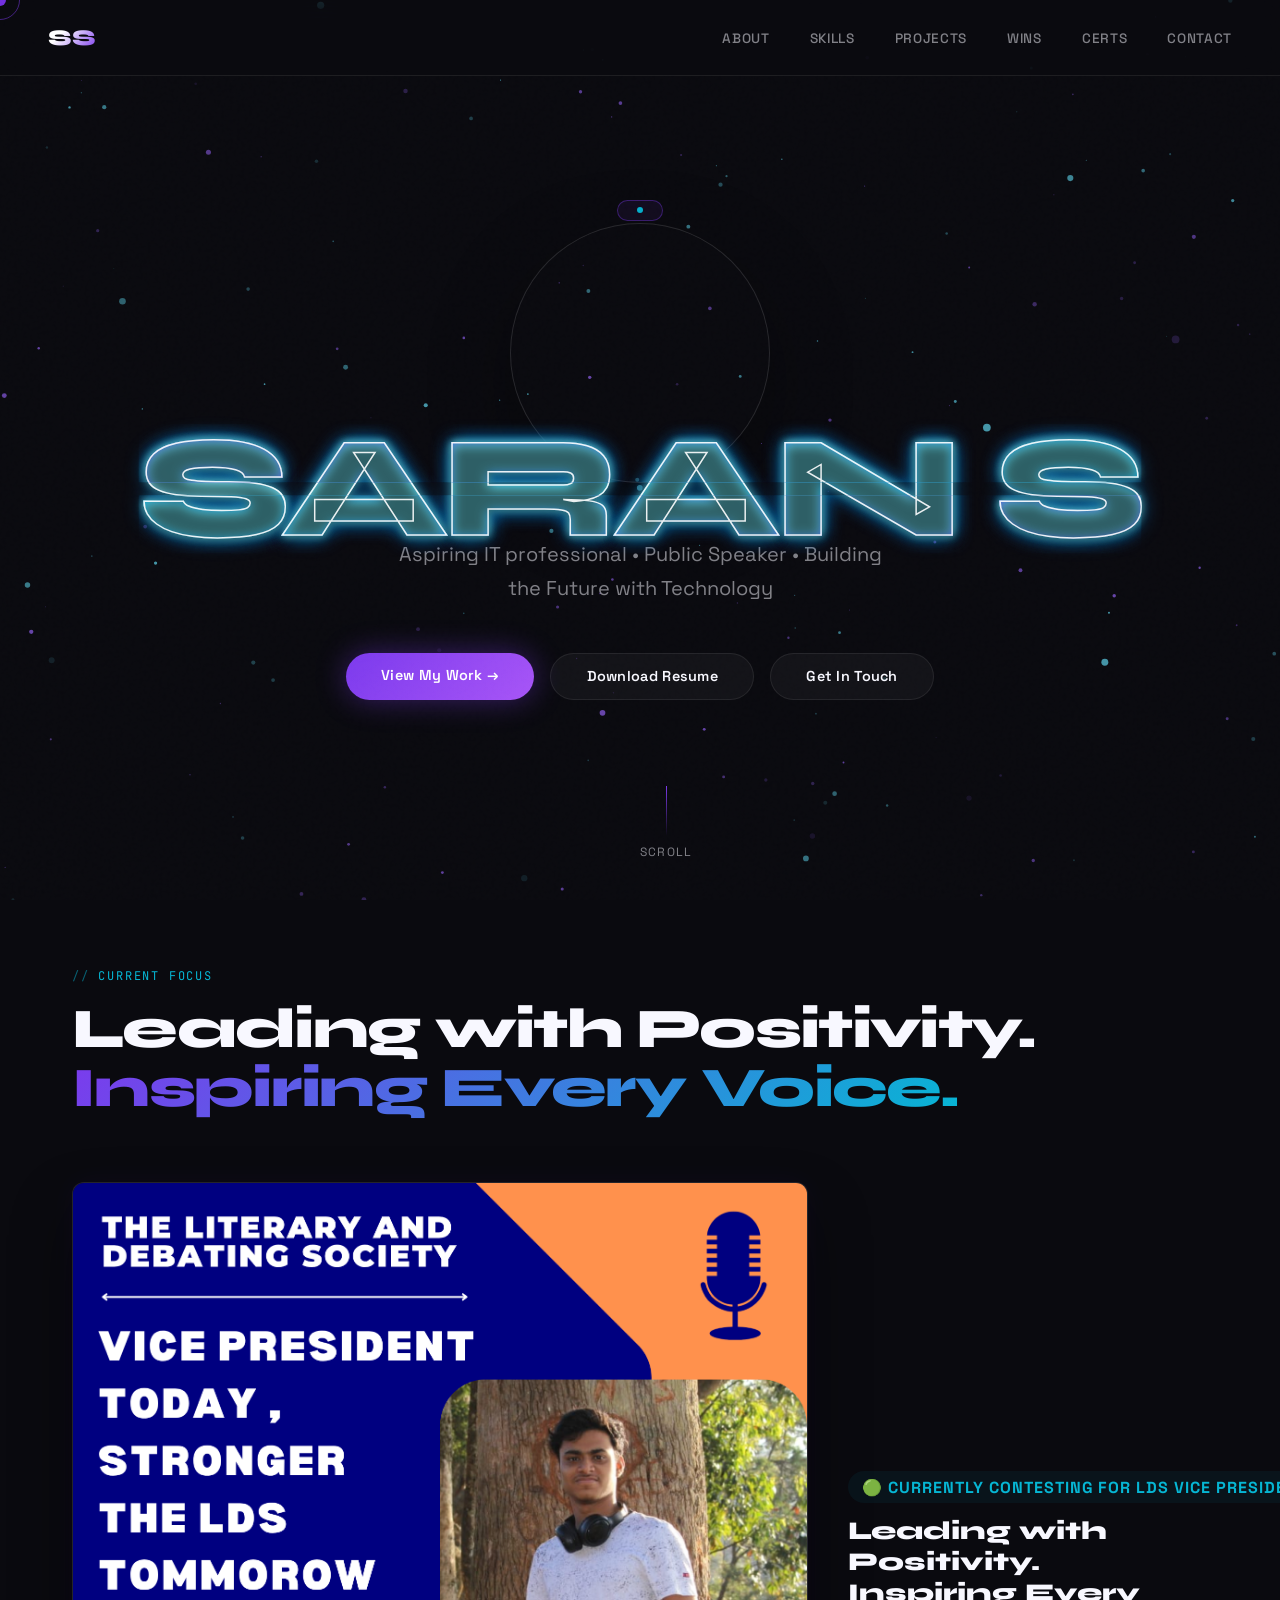
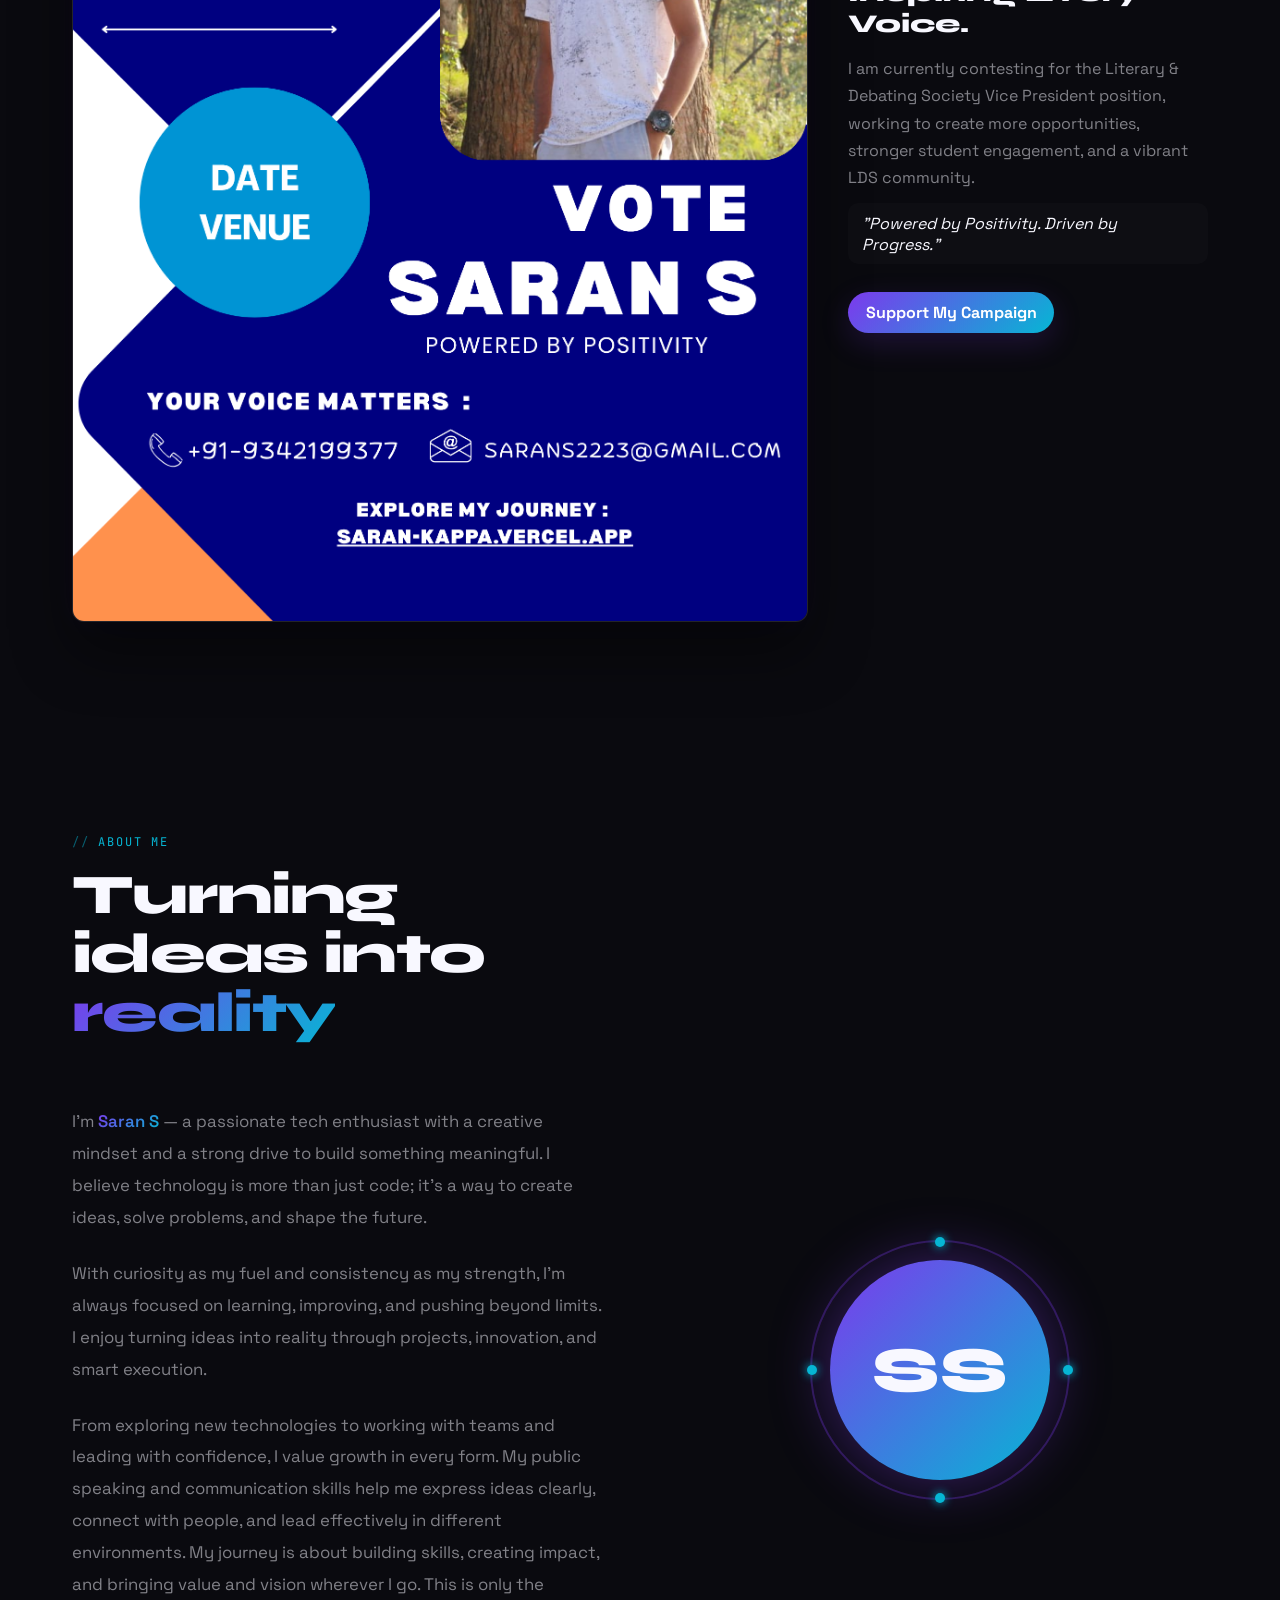
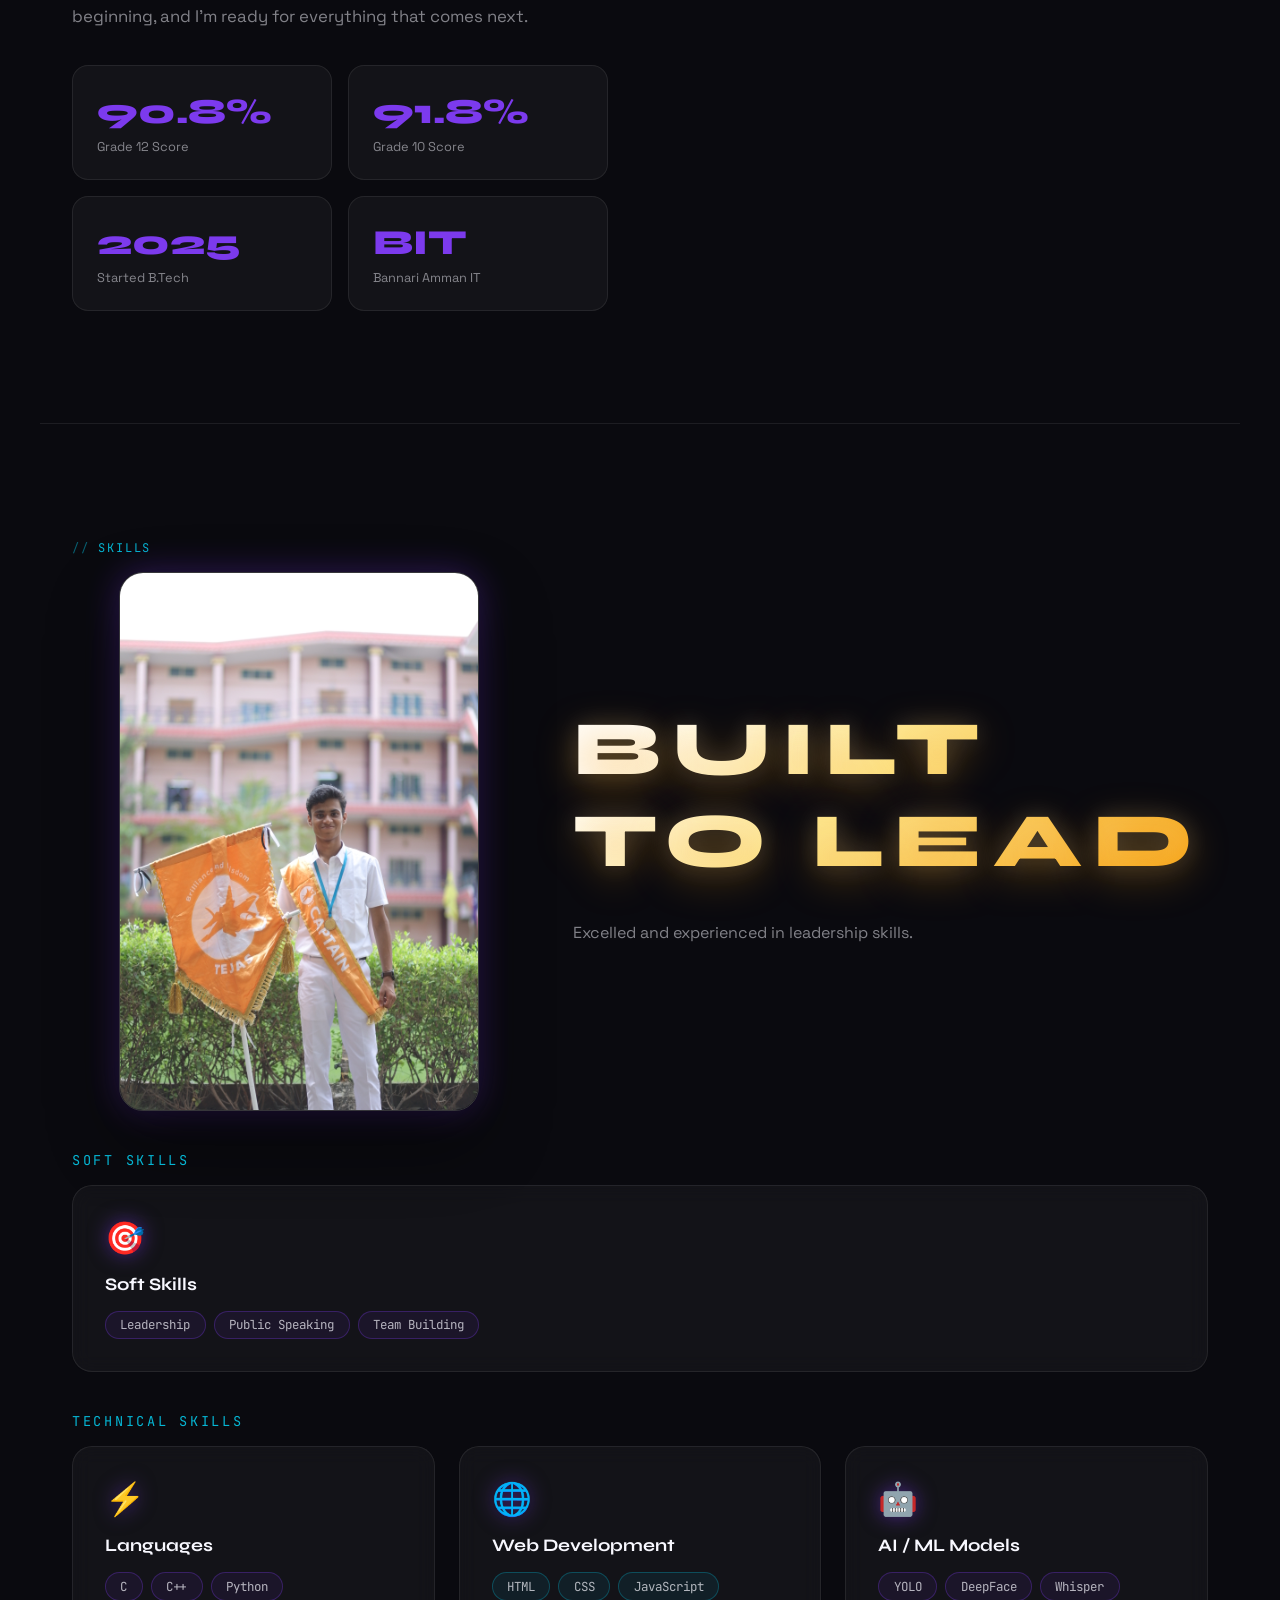
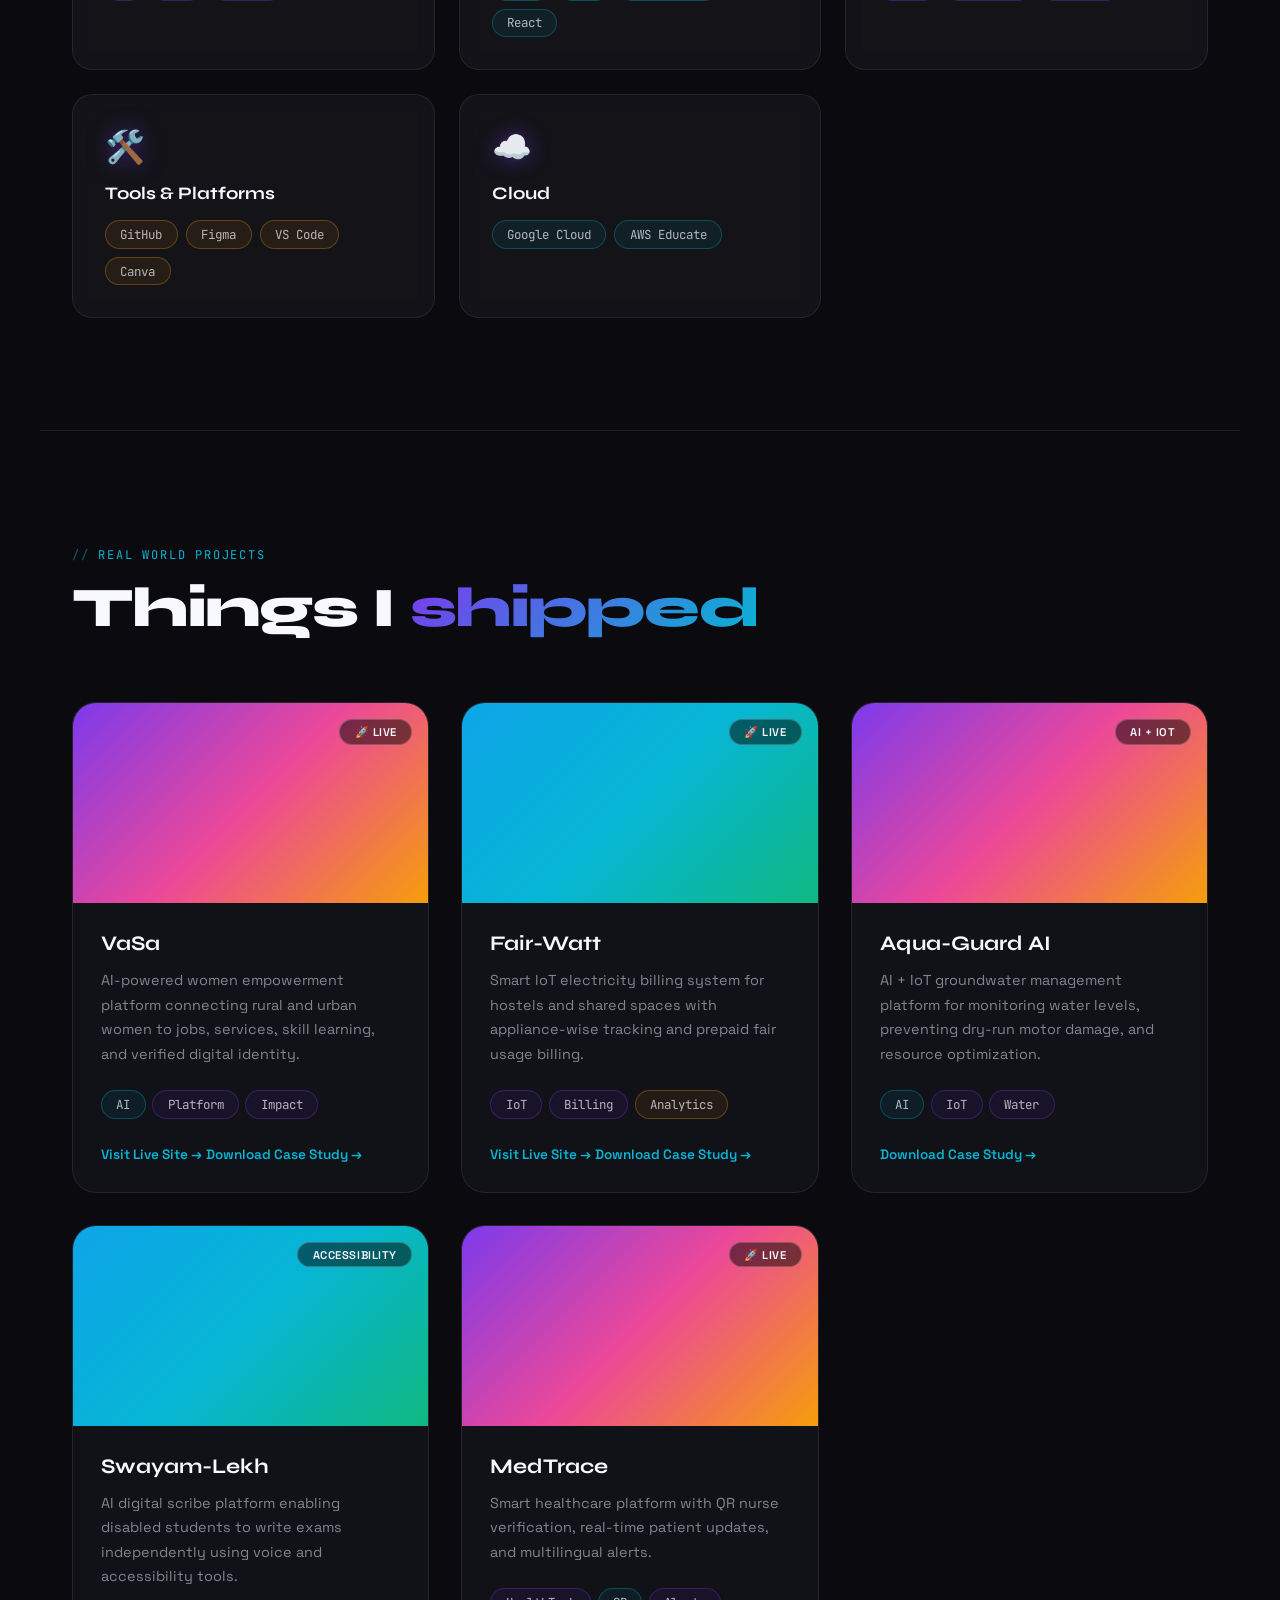
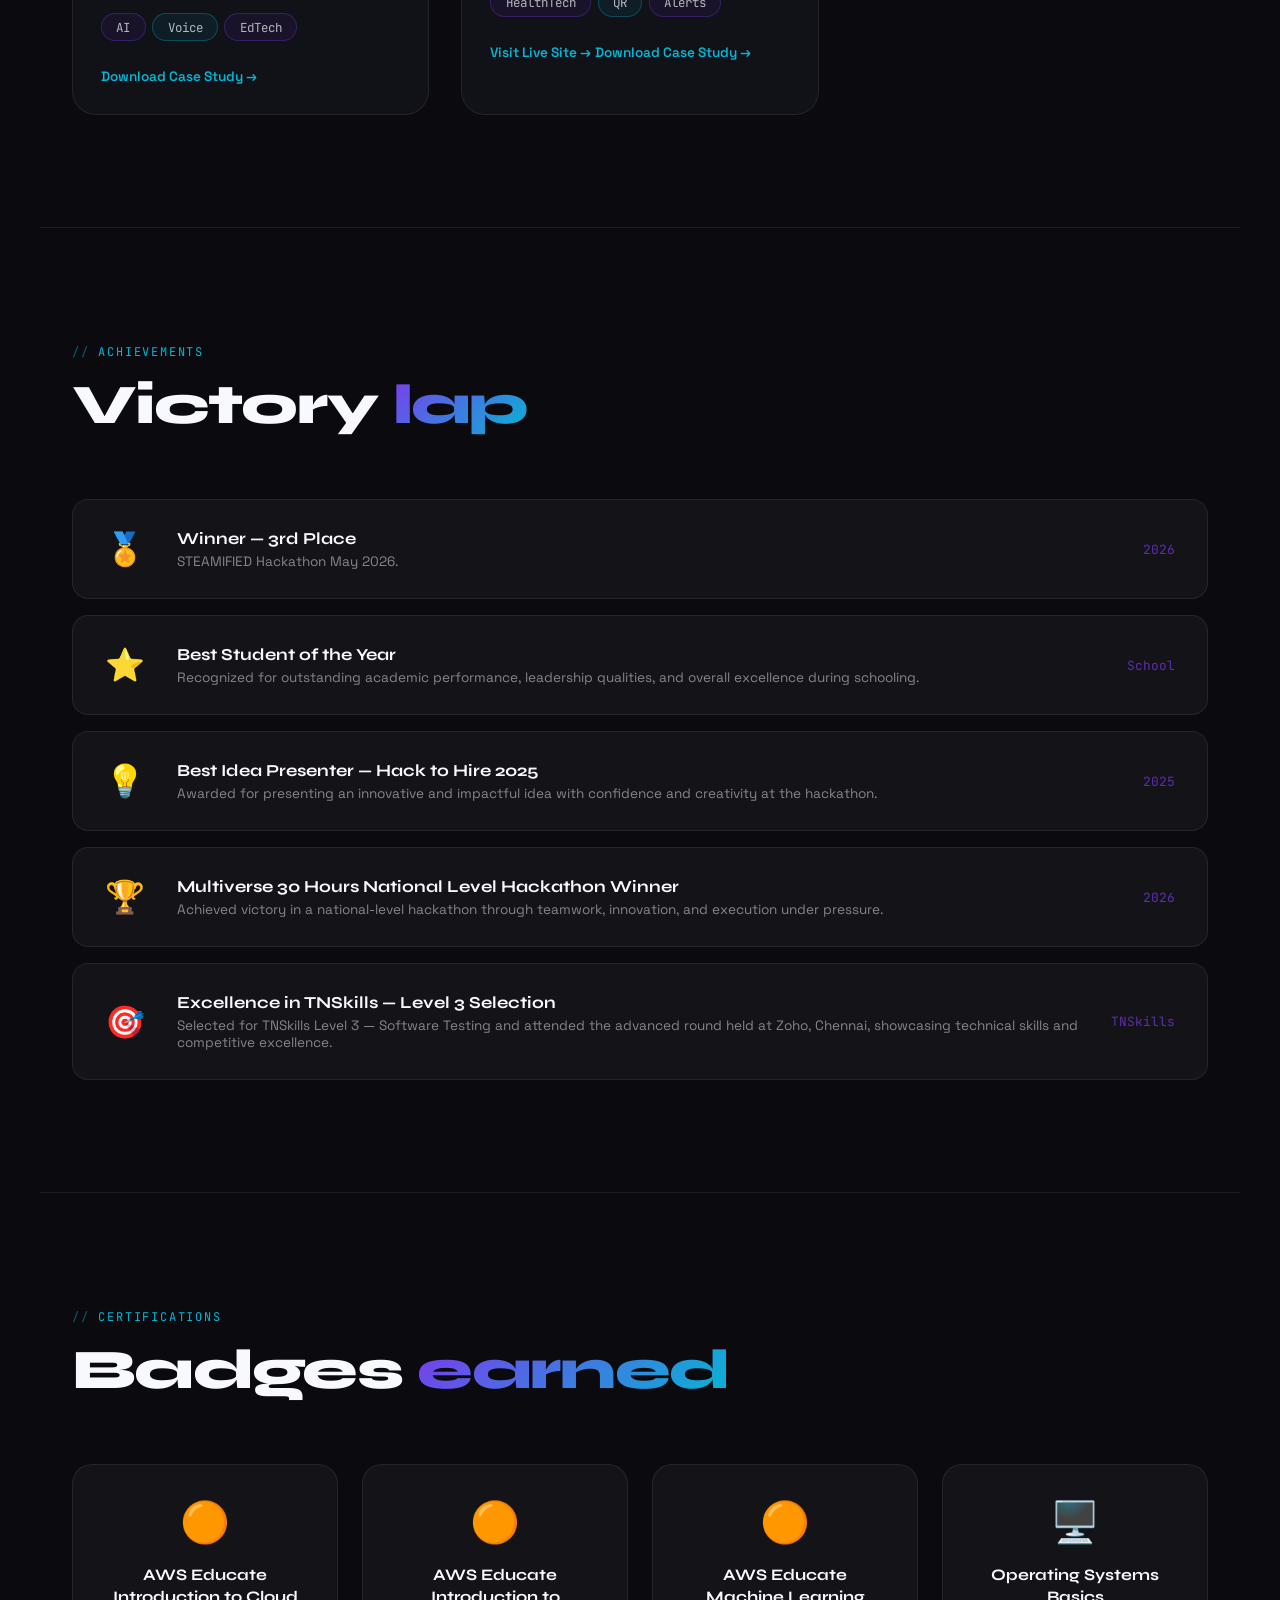
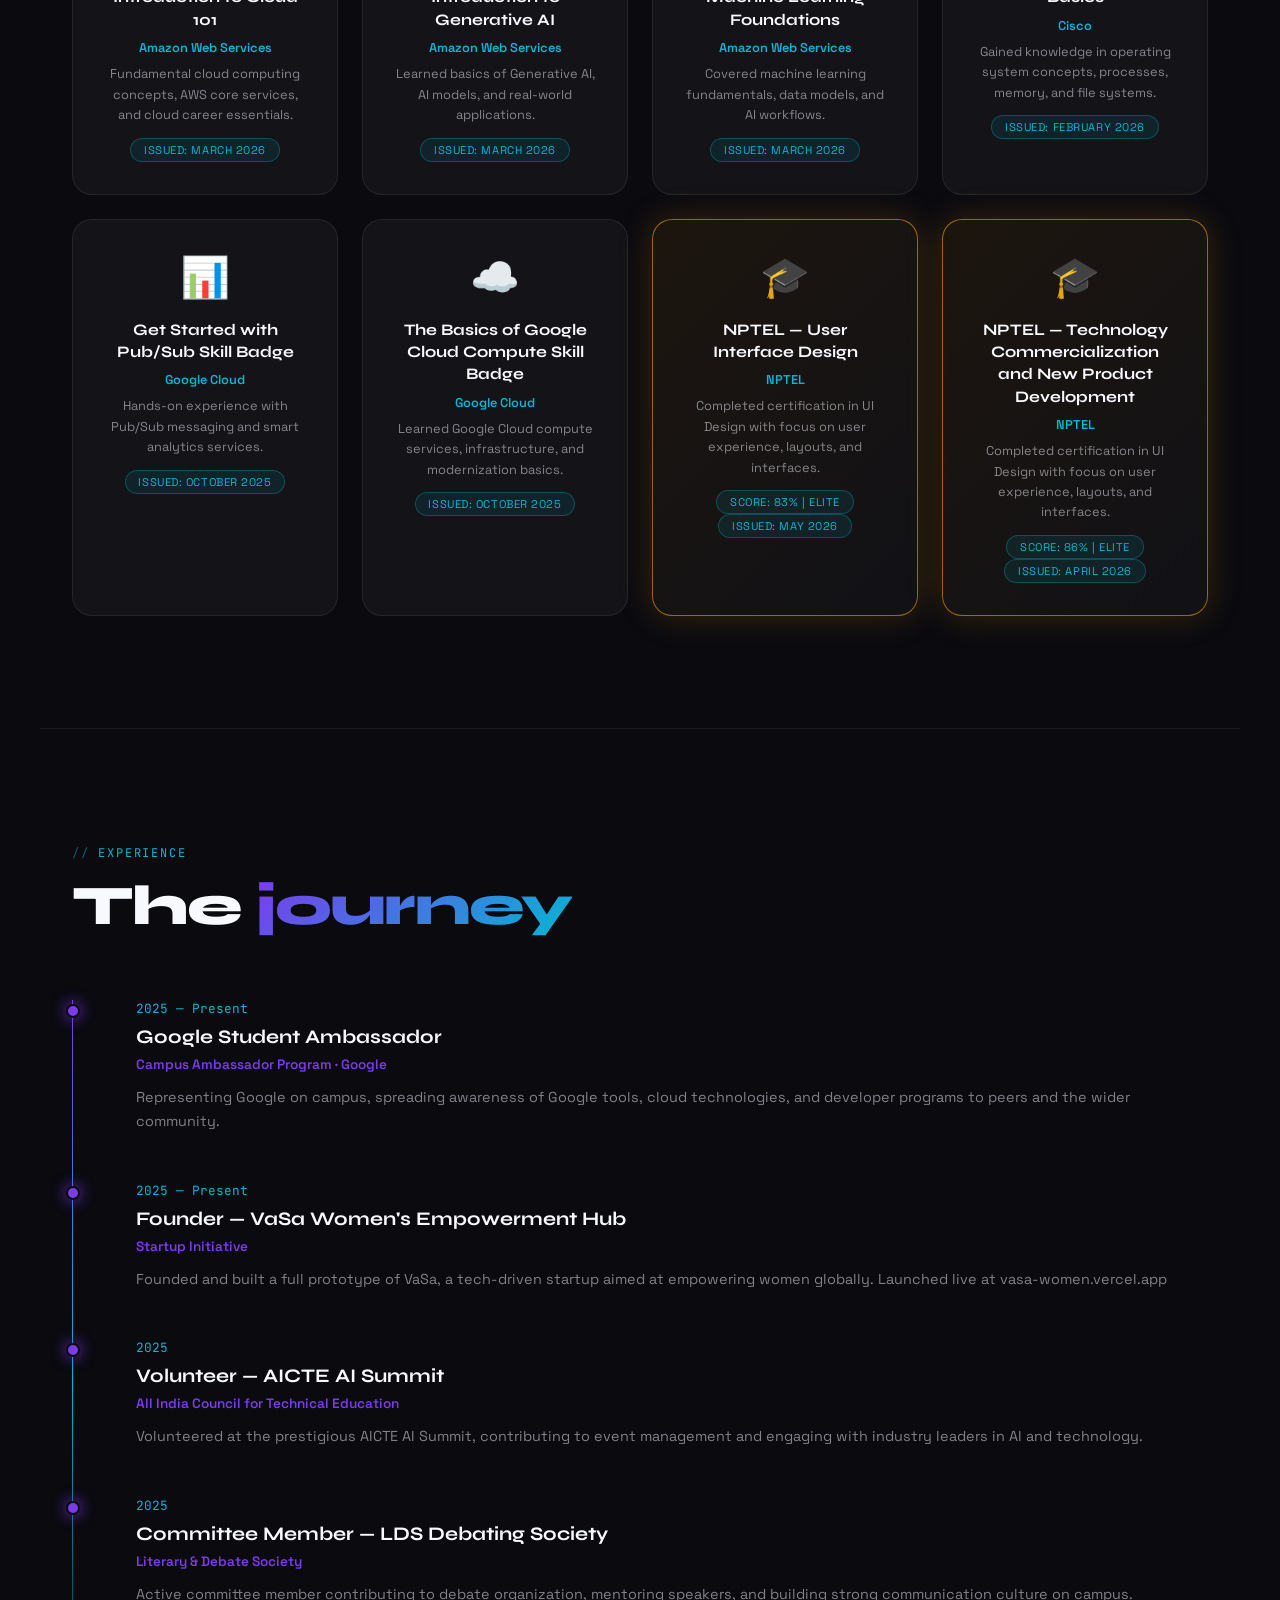
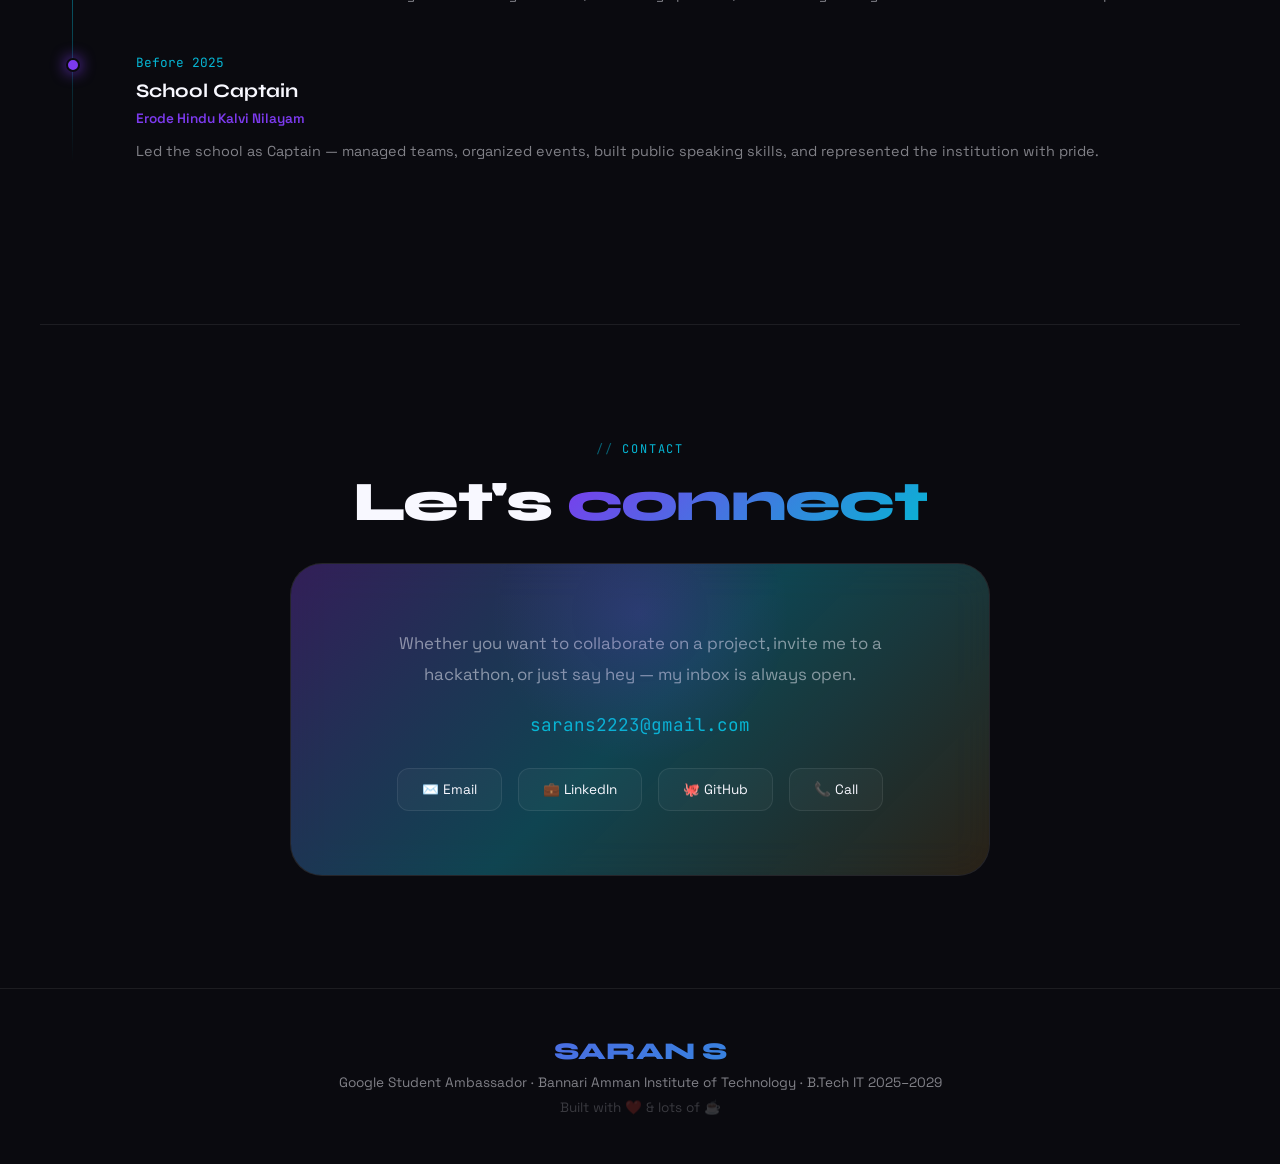
==== commit 1ab969e6: "added current election for lds update" ====
--- a/index.html
+++ b/index.html
@@ -137,7 +137,7 @@
     position:absolute; left:50%; top:50%;
     width:260px; height:260px; border-radius:50%;
     transform:translate(-50%,-50%);
-    background: url("assets/skills-lead.jpg") center/cover no-repeat;
+    background: url("assets/profile.svg") center/cover no-repeat;
     border:1px solid rgba(255,255,255,0.12);
     filter: blur(0px);
     z-index:0; pointer-events:none;
@@ -242,6 +242,20 @@
   }
 
   /* ABOUT */
+  /* CURRENT FOCUS */
+  #current-focus { padding:4rem 2rem; max-width:1200px; margin:0 auto 2rem; }
+  .focus-grid { display:grid; grid-template-columns:1fr 360px; gap:2.5rem; align-items:center; }
+  .focus-poster { border-radius:12px; overflow:hidden; border:1px solid var(--glass-border); background:var(--c2); box-shadow:0 30px 60px rgba(0,0,0,0.45), 0 0 30px rgba(124,58,237,0.06); }
+  .focus-poster img { display:block; width:100%; height:auto; object-fit:cover; }
+  .focus-meta { display:flex; flex-direction:column; gap:0.75rem; }
+  .badge-focus { display:inline-flex; align-items:center; gap:0.6rem; padding:0.35rem 0.9rem; border-radius:999px; background:rgba(6,182,212,0.06); color:var(--accent2); font-weight:700; text-transform:uppercase; letter-spacing:0.06em; width:max-content; }
+  .title-focus { font-family:'Syne',sans-serif; font-size:1.6rem; font-weight:800; margin-bottom:0.25rem; }
+  .desc-focus { color:var(--muted); line-height:1.7; }
+  .quote-focus { font-style:italic; color:var(--white); background:rgba(255,255,255,0.02); padding:0.6rem 0.9rem; border-radius:10px; display:inline-block; }
+  .focus-photo { width:120px; height:120px; border-radius:50%; object-fit:cover; border:3px solid rgba(124,58,237,0.18); box-shadow:0 10px 30px rgba(0,0,0,0.45); }
+  .btn-support { display:inline-block; padding:0.6rem 1.1rem; border-radius:999px; background:linear-gradient(135deg,var(--accent),var(--accent2)); color:#fff; text-decoration:none; font-weight:700; box-shadow:0 10px 30px rgba(124,58,237,0.18); }
+  @media(max-width:900px){ .focus-grid{grid-template-columns:1fr; text-align:center} .focus-photo{margin:0 auto} }
+
   #about { display:grid; grid-template-columns:1fr 1fr; gap:4rem; align-items:center; }
   .about-text p { color:var(--muted); line-height:1.9; font-size:1.05rem; margin-bottom:1.5rem; }
   .about-highlight {
@@ -653,6 +667,26 @@
   <div class="hero-scroll">
     <div class="scroll-line"></div>
     <span>SCROLL</span>
+  </div>
+</section>
+
+<!-- CURRENT FOCUS -->
+<section id="current-focus">
+  <span class="section-label reveal">current focus</span>
+  <h2 class="section-title reveal">Leading with Positivity. <span>Inspiring Every Voice.</span></h2>
+  <div class="focus-grid">
+    <div class="focus-poster reveal" id="lds-poster">
+      <img src="assets/lds-poster.png" alt="LDS election poster">
+    </div>
+    <div class="focus-meta reveal reveal-delay-1">
+      <div class="badge-focus">🟢 CURRENTLY CONTESTING FOR LDS VICE PRESIDENT</div>
+      <div class="title-focus">Leading with Positivity. Inspiring Every Voice.</div>
+      <p class="desc-focus">I am currently contesting for the Literary &amp; Debating Society Vice President position, working to create more opportunities, stronger student engagement, and a vibrant LDS community.</p>
+      <div class="quote-focus">"Powered by Positivity. Driven by Progress."</div>
+      <div style="display:flex;gap:0.75rem;align-items:center;margin-top:1rem;flex-wrap:wrap;">
+        <a href="#lds-poster" class="btn-support">Support My Campaign</a>
+      </div>
+    </div>
   </div>
 </section>
 
